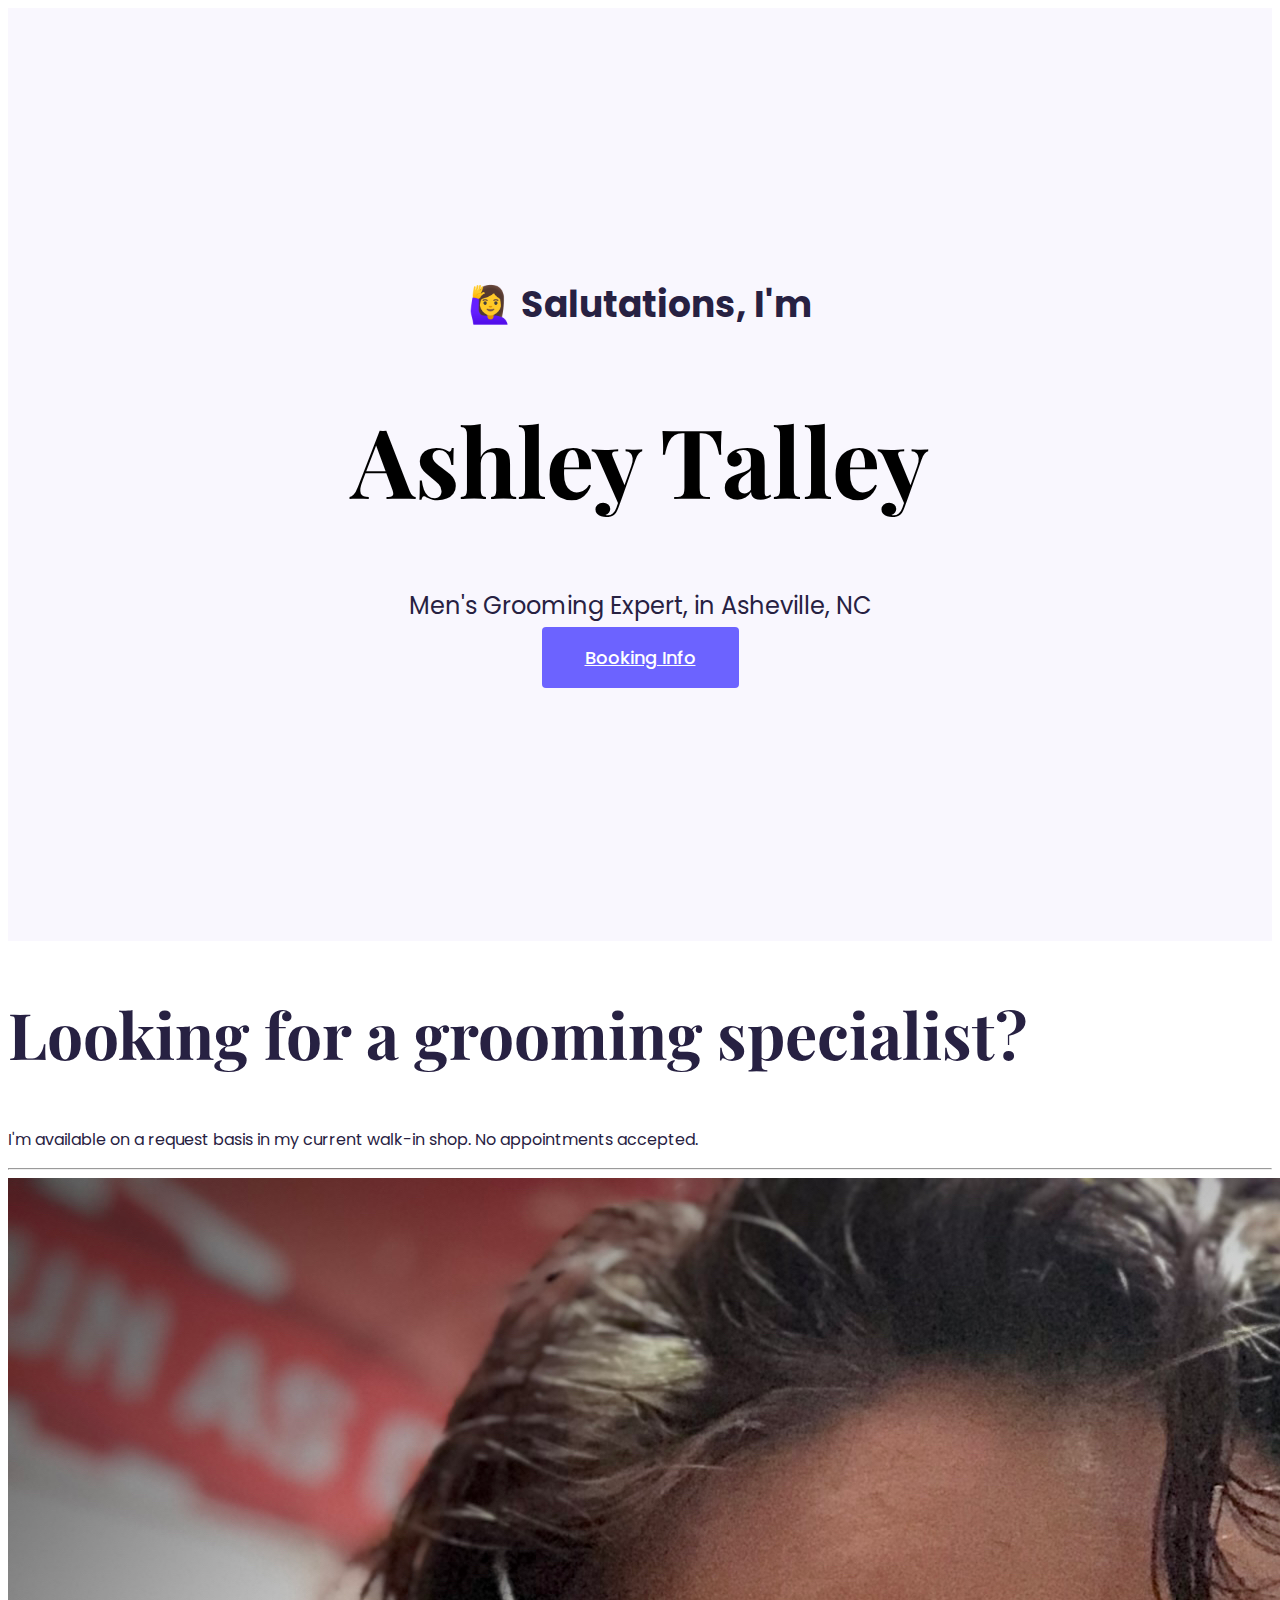
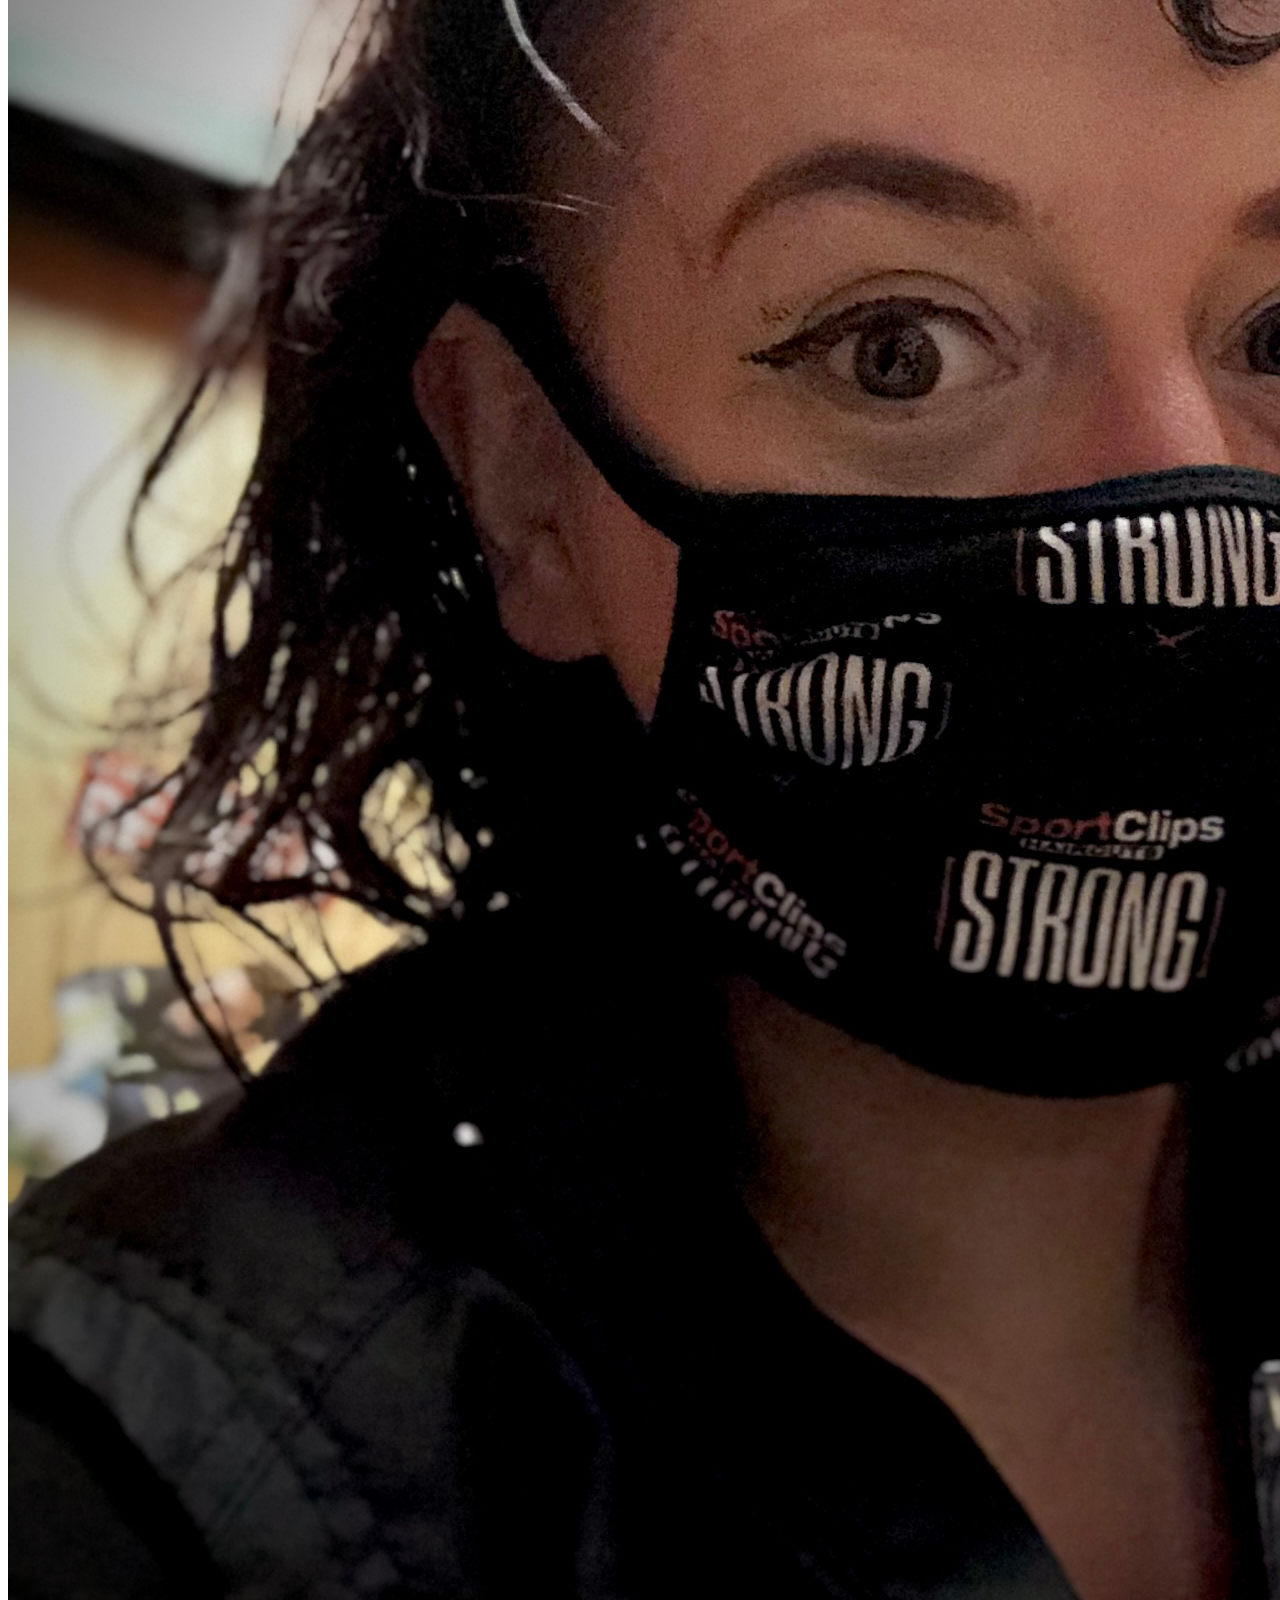
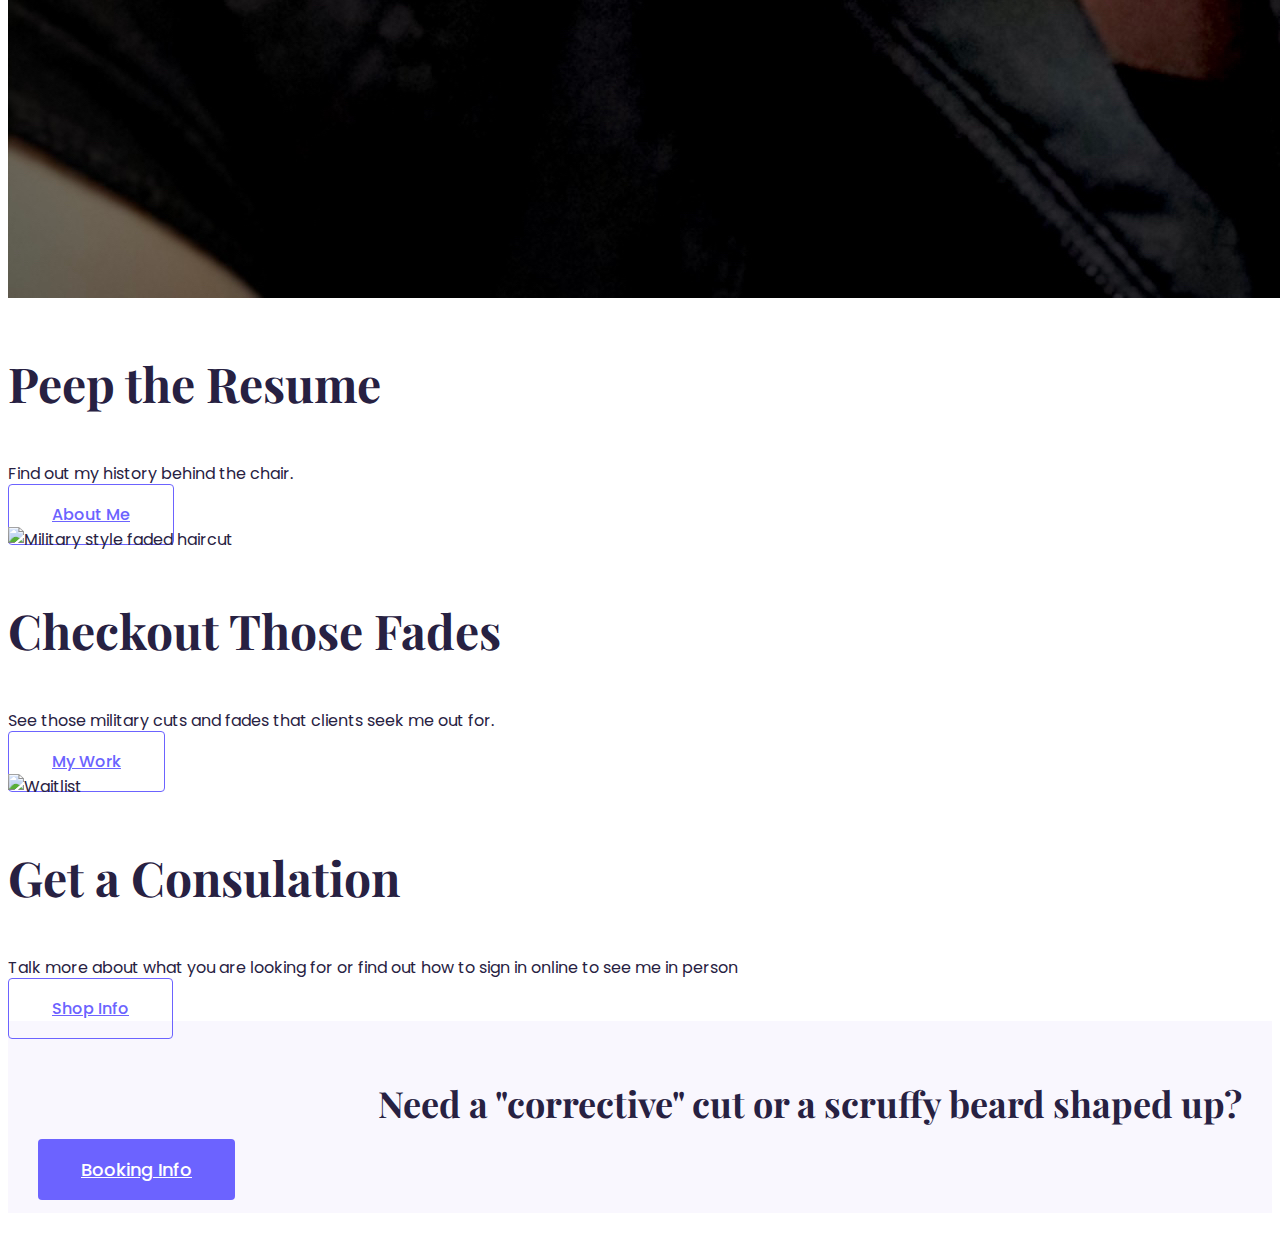
==== index.html @ 6256aef5 "Update index.html" ====
<!DOCTYPE html>
<html lang="en">
  <head>
    <meta charset="UTF-8" />
    <meta http-equiv="X-UA-Compatible" content="IE=edge" />
    <meta name="viewport" content="width=device-width, initial-scale=1.0" />
    <title>Ashley Talley Hair | Grooming Expert</title>
    <link
      href="https://cdn.jsdelivr.net/npm/bootstrap@5.1.3/dist/css/bootstrap.min.css"
      rel="stylesheet"
      integrity="sha384-1BmE4kWBq78iYhFldvKuhfTAU6auU8tT94WrHftjDbrCEXSU1oBoqyl2QvZ6jIW3"
      crossorigin="anonymous"
    />
    <link rel="preconnect" href="https://fonts.googleapis.com" />
    <link rel="preconnect" href="https://fonts.gstatic.com" crossorigin />
    <link
      href="https://fonts.googleapis.com/css2?family=Playfair+Display:wght@700&display=swap"
      rel="stylesheet"
    />
    <link rel="preconnect" href="https://fonts.googleapis.com" />
    <link rel="preconnect" href="https://fonts.gstatic.com" crossorigin />
    <link
      href="https://fonts.googleapis.com/css2?family=Poppins:wght@400;500;700&display=swap"
      rel="stylesheet"
    />
    <script
      src="https://kit.fontawesome.com/64c3786e22.js"
      crossorigin="anonymous"
    ></script>
    <link rel="stylesheet" href="/CSS/styles.css" />
  </head>
  <body>
    <header class="hero">
      <div class="greeting">🙋‍♀️ Salutations, I'm</div>
      <h1 class="text-wrap p-2">Ashley Talley</h1>
      <h2>Men's Grooming Expert, in Asheville, NC</h2>
      <div class="mt-5">
        <a href="/contact.html" class="btn btn-booking">Booking Info</a>
      </div>
    </header>
    <main class="container my-5 px-3">
      <h2 class="text-center my-4">Looking for a grooming specialist?</h2>
      <p class="text-center mb-5">
        I'm available on a request basis in my current walk-in shop. No
        appointments accepted.
      </p>
      <hr />
      <div class="row mt-5">
        <div class="col-sm-4 px-3">
          <img
            src="/Images/tss_class.jpg"
            alt="Ashley with mannequin head"
            class="img-fluid"
          />
          <h3 class="text-center my-4">Peep the Resume</h3>
          <p class="text-center text-muted mb-5">
            Find out my history behind the chair.
          </p>
          <div class="text-center">
            <a href="/about.html" class="btn btn-alt mb-5">About Me</a>
          </div>
        </div>
        <div class="col-sm-4 px-3">
          <img
            src="/Images/fade_homepage.jpg"
            alt="Military style faded haircut"
            class="img-fluid"
          />
          <h3 class="text-center my-4">Checkout Those Fades</h3>
          <p class="text-center text-muted mb-5">
            See those military cuts and fades that clients seek me out for.
          </p>
          <div class="text-center">
            <a href="/work.html" class="btn btn-alt mb-5">My Work</a>
          </div>
        </div>
        <div class="col-sm-4 px-3">
          <img src="/Images/wallboard.jpg" alt="Waitlist" class="img-fluid" />
          <h3 class="text-center my-4">Get a Consulation</h3>
          <p class="text-center text-muted mb-5">
            Talk more about what you are looking for or find out how to sign in
            online to see me in person
          </p>
          <div class="text-center">
            <a href="/contact.html" class="btn btn-alt mb-5">Shop Info</a>
          </div>
        </div>
      </div>
    </main>
    <section class="booking-banner row">
      <div class="col-sm-9">
        <h2 class="text wrap">
          Need a "corrective" cut or a scruffy beard shaped up?
        </h2>
      </div>
      <div class="col-sm-3">
        <a href="/contact.html" class="btn btn-booking">Booking Info</a>
      </div>
    </section>
    <script
      src="https://cdn.jsdelivr.net/npm/bootstrap@5.1.3/dist/js/bootstrap.bundle.min.js"
      integrity="sha384-ka7Sk0Gln4gmtz2MlQnikT1wXgYsOg+OMhuP+IlRH9sENBO0LRn5q+8nbTov4+1p"
      crossorigin="anonymous"
    ></script>
  </body>
</html>
---- CSS/styles.css ----
:root {
  --branding-color: #6c63ff;
  --text-color: #272142;
  --fill-color: #f9f7fe;
  --heading-font: "Playfair Display", serif;
  --content-font: "Poppins", sans-serif;
}

body {
  font-family: var(--content-font);
  font-weight: 400;
  color: var(--text-color);
}

h1,
h2,
h3 {
  font-family: var(--heading-font);
  font-weight: 700;
}
h2 {
  font-size: 64px;
  line-height: 1.25;
}
h3 {
  font-size: 48px;
  line-height: 1.25;
}
p {
  font-size: 16px;
}
.btn-booking {
  font-size: 18px;
  line-height: 1.5;
  color: white;
  background-color: var(--branding-color);
  text-align: center;
  font-weight: 500;
  border-radius: 4px;
  padding: 18px 43px;
}
a.btn-booking:hover {
  font-size: 18;
  line-height: 1.5;
  color: var(--branding-color);
  border: 1px solid var(--branding-color);
  border-radius: 4px;
  text-align: center;
  font-weight: 500;
  padding: 18px 43px;
}
.btn-alt {
  font-size: 18;
  line-height: 1.5;
  color: var(--branding-color);
  border: 1px solid var(--branding-color);
  border-radius: 4px;
  text-align: center;
  font-weight: 500;
  padding: 18px 43px;
}
a.btn-alt:hover {
  font-size: 18px;
  line-height: 1.5;
  color: white;
  background-color: var(--branding-color);
  text-align: center;
  font-weight: 500;
  border-radius: 4px;
  padding: 18px 43px;
}

header.hero {
  background-color: var(--fill-color);
  text-align: center;
  color: var(--text-color);
  padding: 270px 0;
}
div.greeting {
  font-weight: 700;
  font-size: 36px;
  line-height: 1.5;
}
.hero h1 {
  font-size: 96px;
  line-height: 1.33;
  color: black;
}
.hero h2 {
  font-family: var(--content-font);
  font-weight: 400;
  font-size: 24px;
  line-height: 1.5;
}
.booking-banner {
  background-color: var(--fill-color);
  margin-bottom: 40px;
  padding: 30px;
}
.booking-banner h2 {
  font-size: 36px;
  text-align: end;
}

@media (max-width: 992px) {
  h1,
  .hero h1 {
    font-size: 64px;
  }
  h2 {
    font-size: 48px;
  }
  h3 {
    font-size: 36px;
  }
  header.hero {
    padding: 160px 0;
  }
}
@media (max-width: 574px) {
  header.hero {
    padding: 100px 0;
  }
  .booking-banner {
    text-align: center;
  }
  .booking-banner h2 {
    text-align: center;
    margin-bottom: 20px;
  }
}
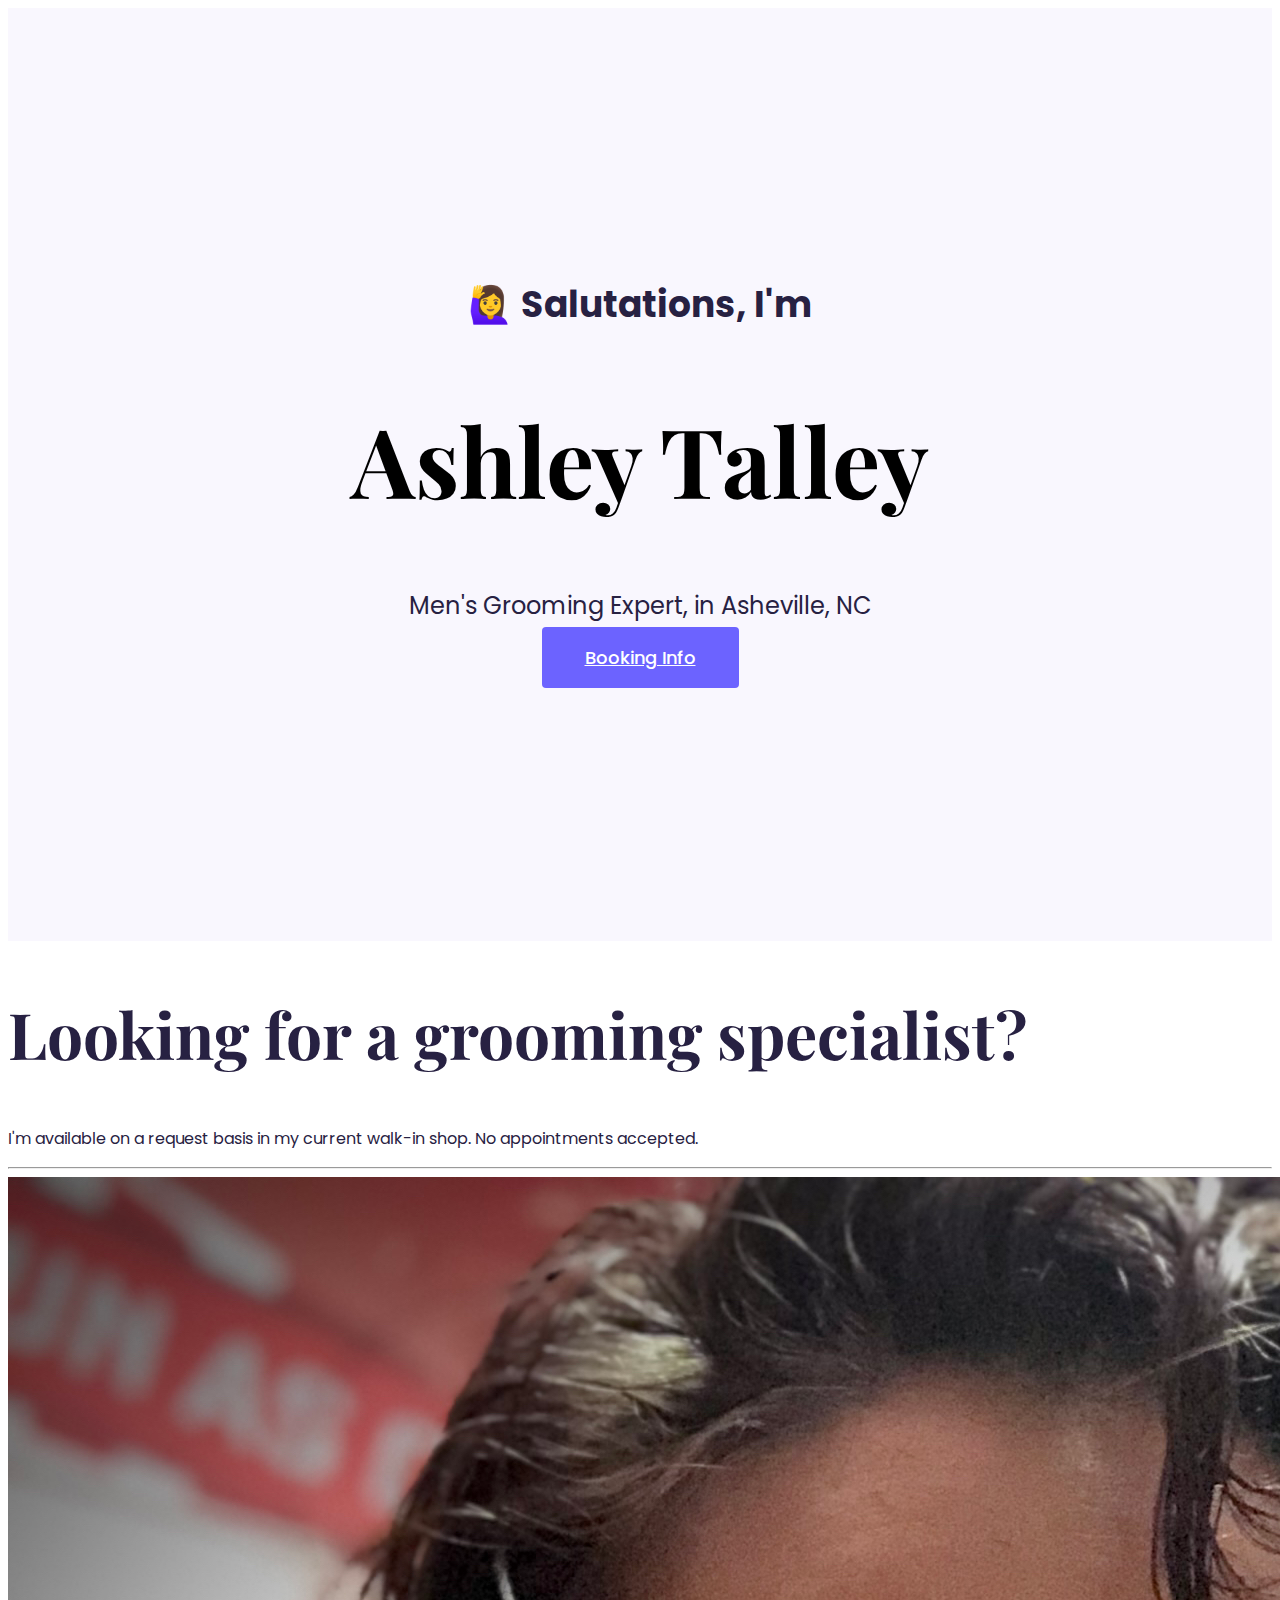
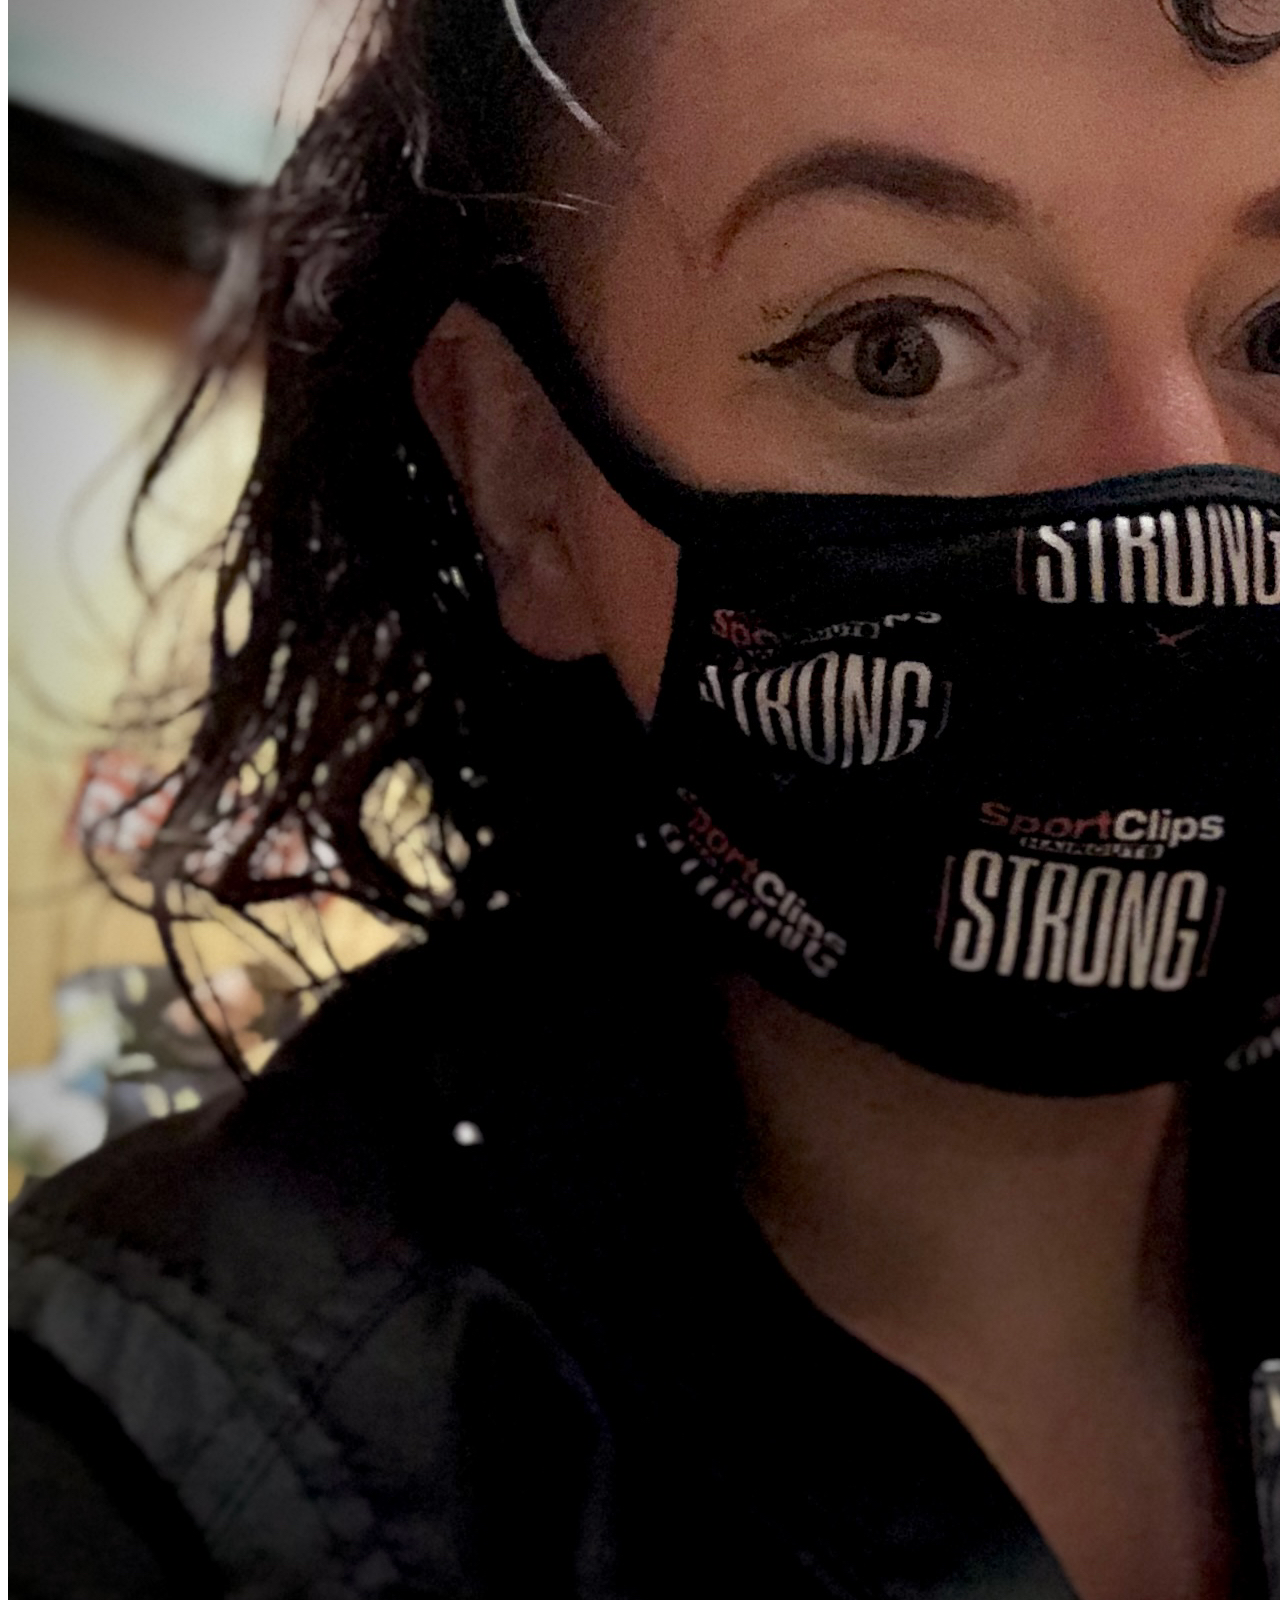
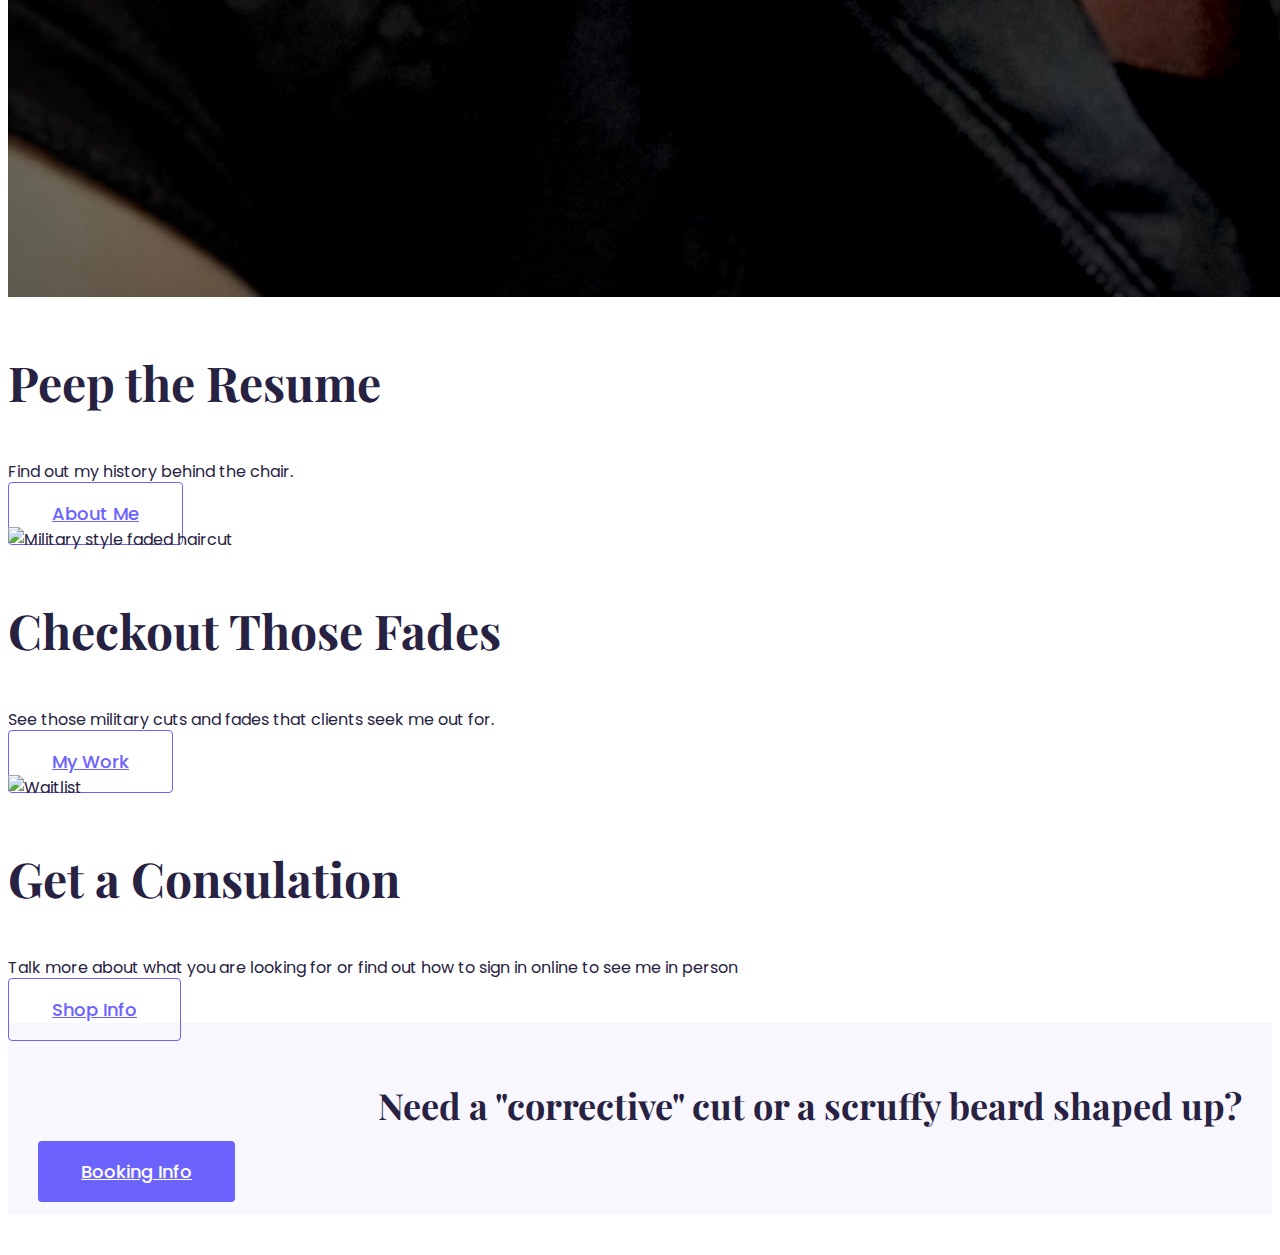
==== commit eafb6526: "Booking link update" ====
--- a/index.html
+++ b/index.html
@@ -35,7 +35,9 @@
       <h1 class="text-wrap p-2">Ashley Talley</h1>
       <h2>Men's Grooming Expert, in Asheville, NC</h2>
       <div class="mt-5">
-        <a href="/contact.html" class="btn btn-booking">Booking Info</a>
+        <a href="/contact.html#booking-info" class="btn btn-booking"
+          >Booking Info</a
+        >
       </div>
     </header>
     <main class="container my-5 px-3">
@@ -94,7 +96,9 @@
         </h2>
       </div>
       <div class="col-sm-3">
-        <a href="/contact.html" class="btn btn-booking">Booking Info</a>
+        <a href="/contact.html#booking-info" class="btn btn-booking"
+          >Booking Info</a
+        >
       </div>
     </section>
     <script
--- a/CSS/styles.css
+++ b/CSS/styles.css
@@ -1,5 +1,6 @@
 :root {
   --branding-color: #6c63ff;
+  --branding-color-hover: #5249f5;
   --text-color: #272142;
   --fill-color: #f9f7fe;
   --heading-font: "Playfair Display", serif;
@@ -14,9 +15,14 @@
 
 h1,
 h2,
-h3 {
+h3,
+h4 {
   font-family: var(--heading-font);
   font-weight: 700;
+}
+h1 {
+  font-size: 64px;
+  line-height: 1.5;
 }
 h2 {
   font-size: 64px;
@@ -28,8 +34,15 @@
 }
 p {
   font-size: 16px;
+  line-height: 1.5;
 }
-.btn-booking {
+a {
+  color: var(--branding-color);
+}
+a:hover {
+  color: var(--branding-color-hover);
+}
+a.btn-booking {
   font-size: 18px;
   line-height: 1.5;
   color: white;
@@ -42,15 +55,16 @@
 a.btn-booking:hover {
   font-size: 18;
   line-height: 1.5;
-  color: var(--branding-color);
+  color: white;
   border: 1px solid var(--branding-color);
+  background-color: var(--branding-color-hover);
   border-radius: 4px;
   text-align: center;
   font-weight: 500;
   padding: 18px 43px;
 }
 .btn-alt {
-  font-size: 18;
+  font-size: 18px;
   line-height: 1.5;
   color: var(--branding-color);
   border: 1px solid var(--branding-color);
@@ -101,7 +115,28 @@
   font-size: 36px;
   text-align: end;
 }
-
+.about-content {
+  padding: 100px 100px 50px 100px;
+}
+.about-title-line {
+  text-align: start;
+  padding: 10px;
+}
+p.about-paragraph {
+  line-height: 32px;
+}
+.about-title-line p {
+  font-size: 18px;
+}
+.large-pic {
+  padding: 60px;
+}
+.background-fill {
+  background-color: var(--fill-color);
+}
+.small-text {
+  font-size: 14px;
+}
 @media (max-width: 992px) {
   h1,
   .hero h1 {
@@ -116,6 +151,9 @@
   header.hero {
     padding: 160px 0;
   }
+  .large-pic {
+    padding: 10px;
+  }
 }
 @media (max-width: 574px) {
   header.hero {
@@ -128,4 +166,19 @@
     text-align: center;
     margin-bottom: 20px;
   }
+  .content h1 {
+    font-size: 48px;
+  }
+  .about-title-line {
+    text-align: center;
+  }
+  .work-button {
+    text-align: center;
+  }
+  .about-content {
+    padding: 50px 50px 15px 50px;
+  }
+  .large-pic {
+    padding: 0;
+  }
 }
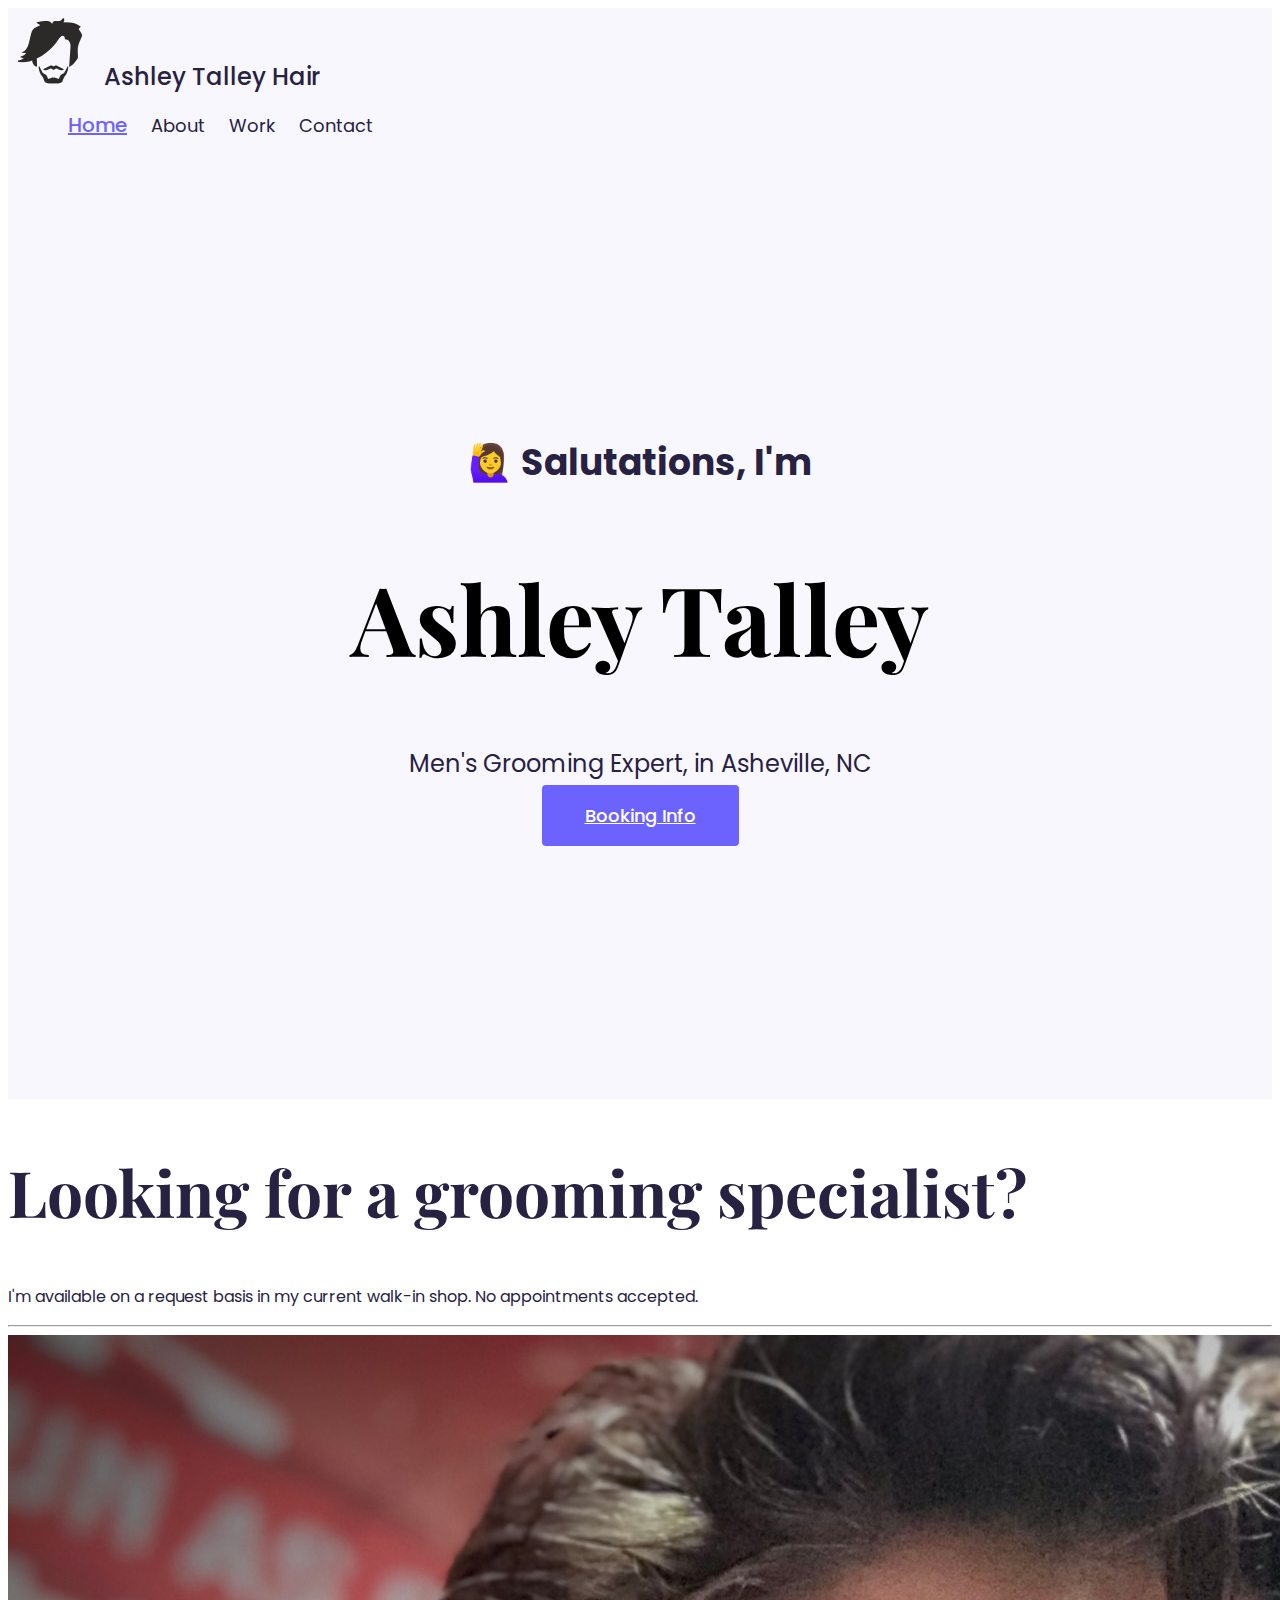
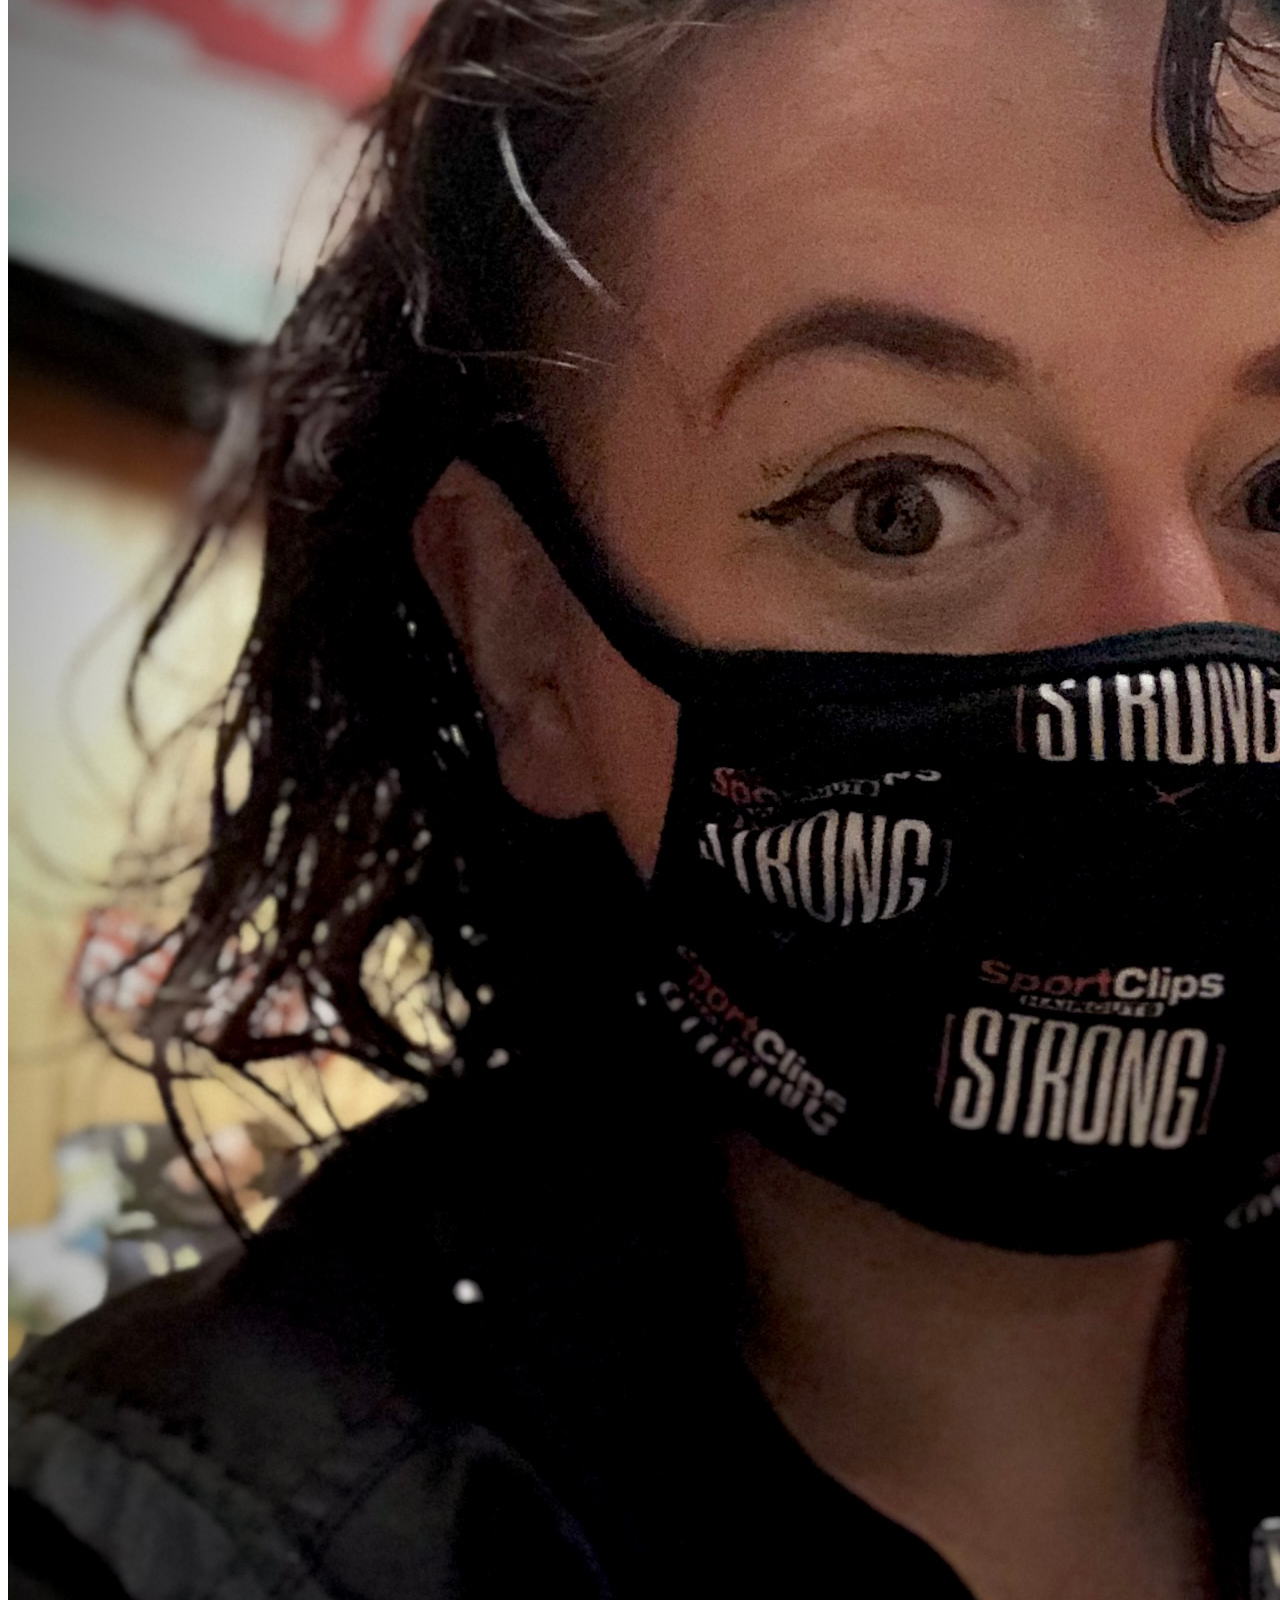
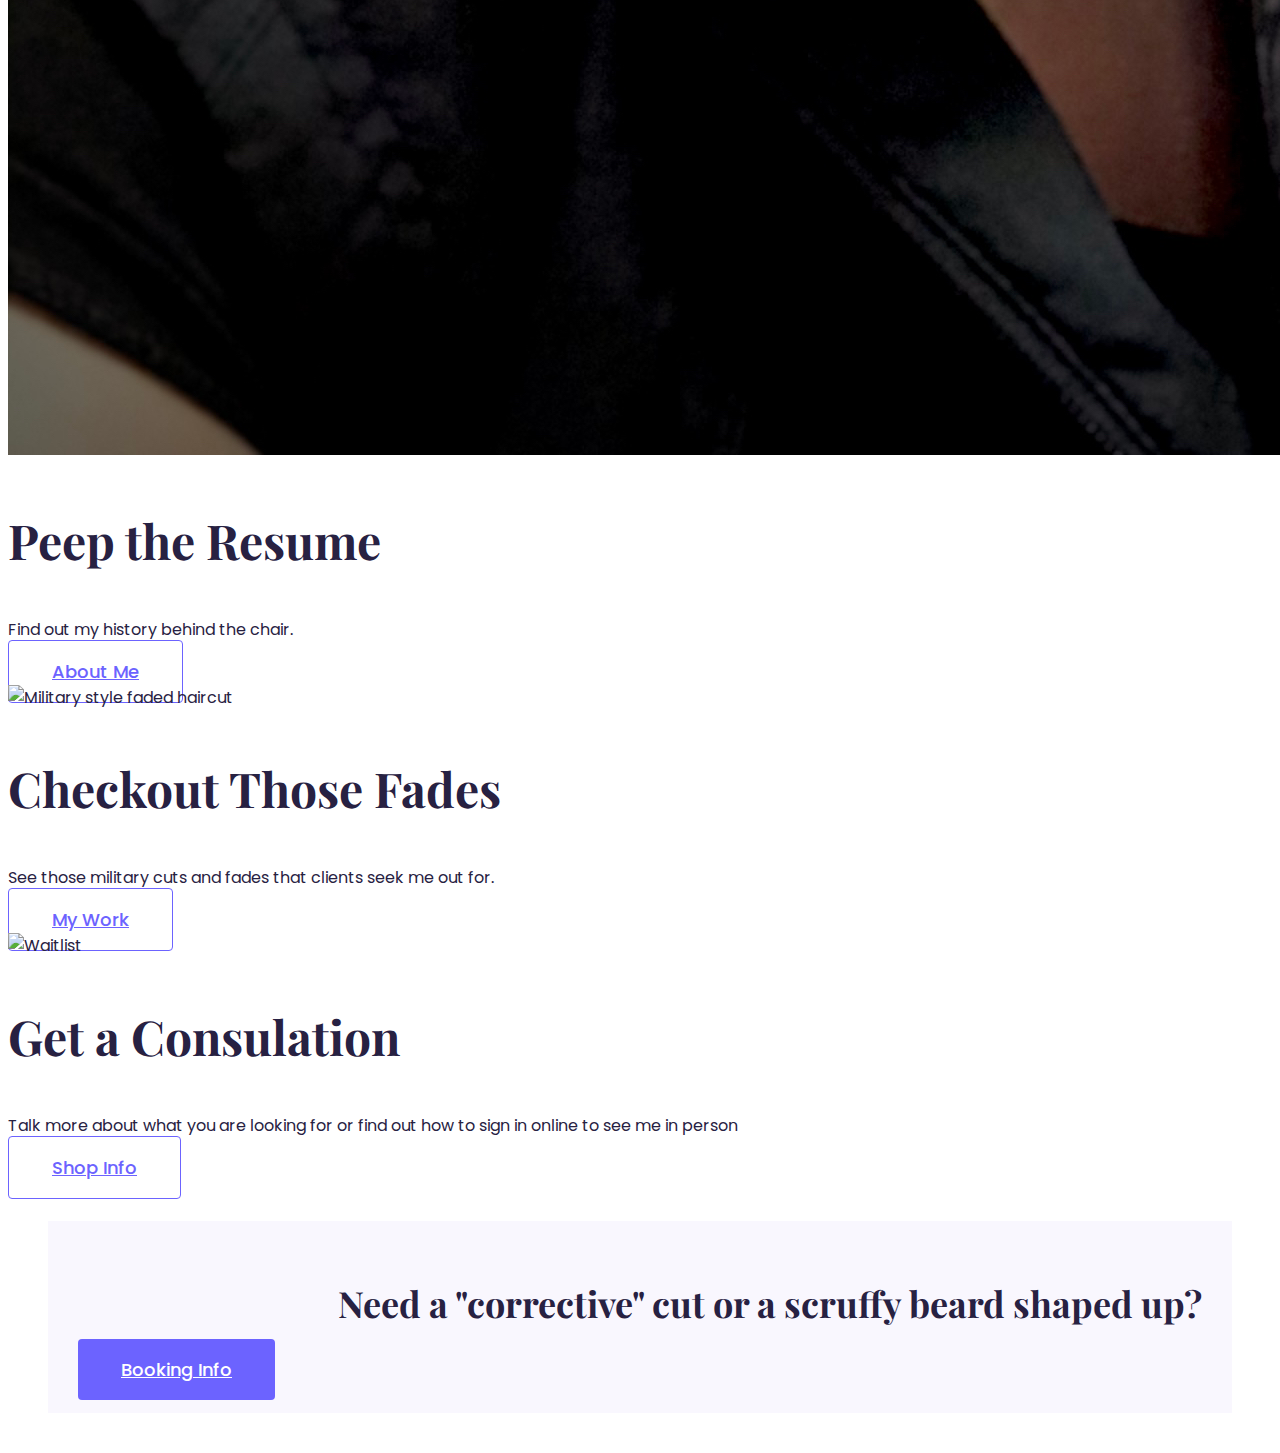
==== commit 8ba94993: "created nav bar feature" ====
--- a/index.html
+++ b/index.html
@@ -30,6 +30,25 @@
     <link rel="stylesheet" href="/CSS/styles.css" />
   </head>
   <body>
+    <nav class="d-flex justify-content-between p-2 align-items-center">
+      <div>
+        <a href="/"
+          ><img
+            src="/Images/icons8-hair-67.png"
+            alt=" men's hair icon"
+            class="nav-img"
+        /></a>
+        <span class="name d-none d-md-inline">Ashley Talley Hair</span>
+      </div>
+      <div>
+        <ul>
+          <li><a href="/" aria-current="page" class="active">Home</a></li>
+          <li><a href="/about.html">About</a></li>
+          <li><a href="/work.html">Work</a></li>
+          <li><a href="/contact.html">Contact</a></li>
+        </ul>
+      </div>
+    </nav>
     <header class="hero">
       <div class="greeting">🙋‍♀️ Salutations, I'm</div>
       <h1 class="text-wrap p-2">Ashley Talley</h1>
--- a/CSS/styles.css
+++ b/CSS/styles.css
@@ -38,6 +38,7 @@
 }
 a {
   color: var(--branding-color);
+  transition: all 150ms ease-in-out;
 }
 a:hover {
   color: var(--branding-color-hover);
@@ -51,6 +52,7 @@
   font-weight: 500;
   border-radius: 4px;
   padding: 18px 43px;
+  transition: all 150ms ease-in-out;
 }
 a.btn-booking:hover {
   font-size: 18;
@@ -72,6 +74,7 @@
   text-align: center;
   font-weight: 500;
   padding: 18px 43px;
+  transition: all 150ms ease-in-out;
 }
 a.btn-alt:hover {
   font-size: 18px;
@@ -108,7 +111,7 @@
 }
 .booking-banner {
   background-color: var(--fill-color);
-  margin-bottom: 40px;
+  margin: 40px;
   padding: 30px;
 }
 .booking-banner h2 {
@@ -155,6 +158,40 @@
     padding: 10px;
   }
 }
+nav {
+  padding: 10px;
+  background-color: var(--fill-color);
+}
+nav li {
+  display: inline;
+  list-style: none;
+  padding: 10px;
+  font-size: 18px;
+}
+nav span.name {
+  font-size: 24px;
+  font-weight: 500;
+  padding-left: 15px;
+}
+nav a {
+  font-weight: 400;
+  text-decoration: none;
+  color: var(--text-color);
+  transition: all 150ms ease-in-out;
+}
+nav a:hover {
+  color: var(--branding-color-hover);
+}
+nav a.active {
+  font-weight: 500;
+  color: var(--branding-color);
+  text-decoration: underline;
+  font-size: 20px;
+}
+.nav-img {
+  max-width: 100%;
+  height: auto;
+}
 @media (max-width: 574px) {
   header.hero {
     padding: 100px 0;
@@ -181,4 +218,13 @@
   .large-pic {
     padding: 0;
   }
-}
+  nav li {
+    font-size: 14px;
+  }
+  nav a.active {
+    font-size: 16px;
+  }
+  .nav-img {
+    max-width: 80%;
+  }
+}
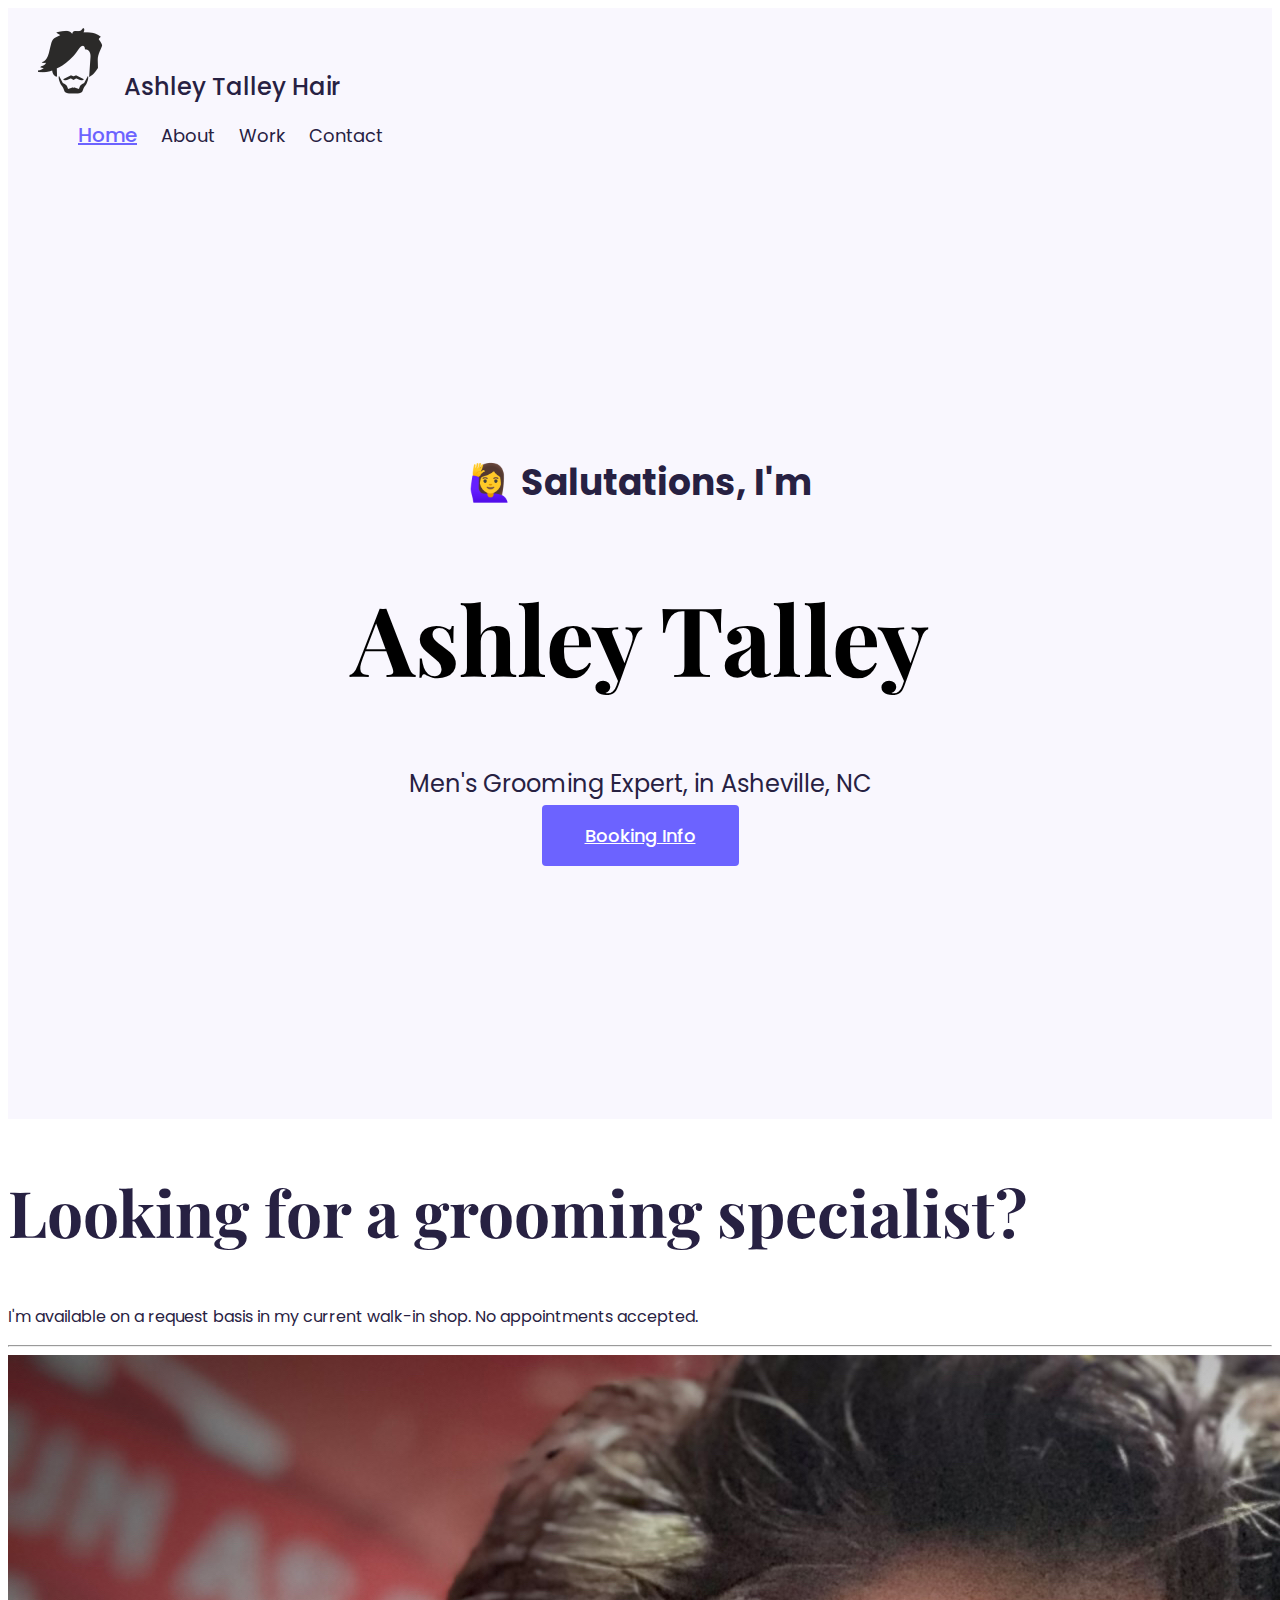
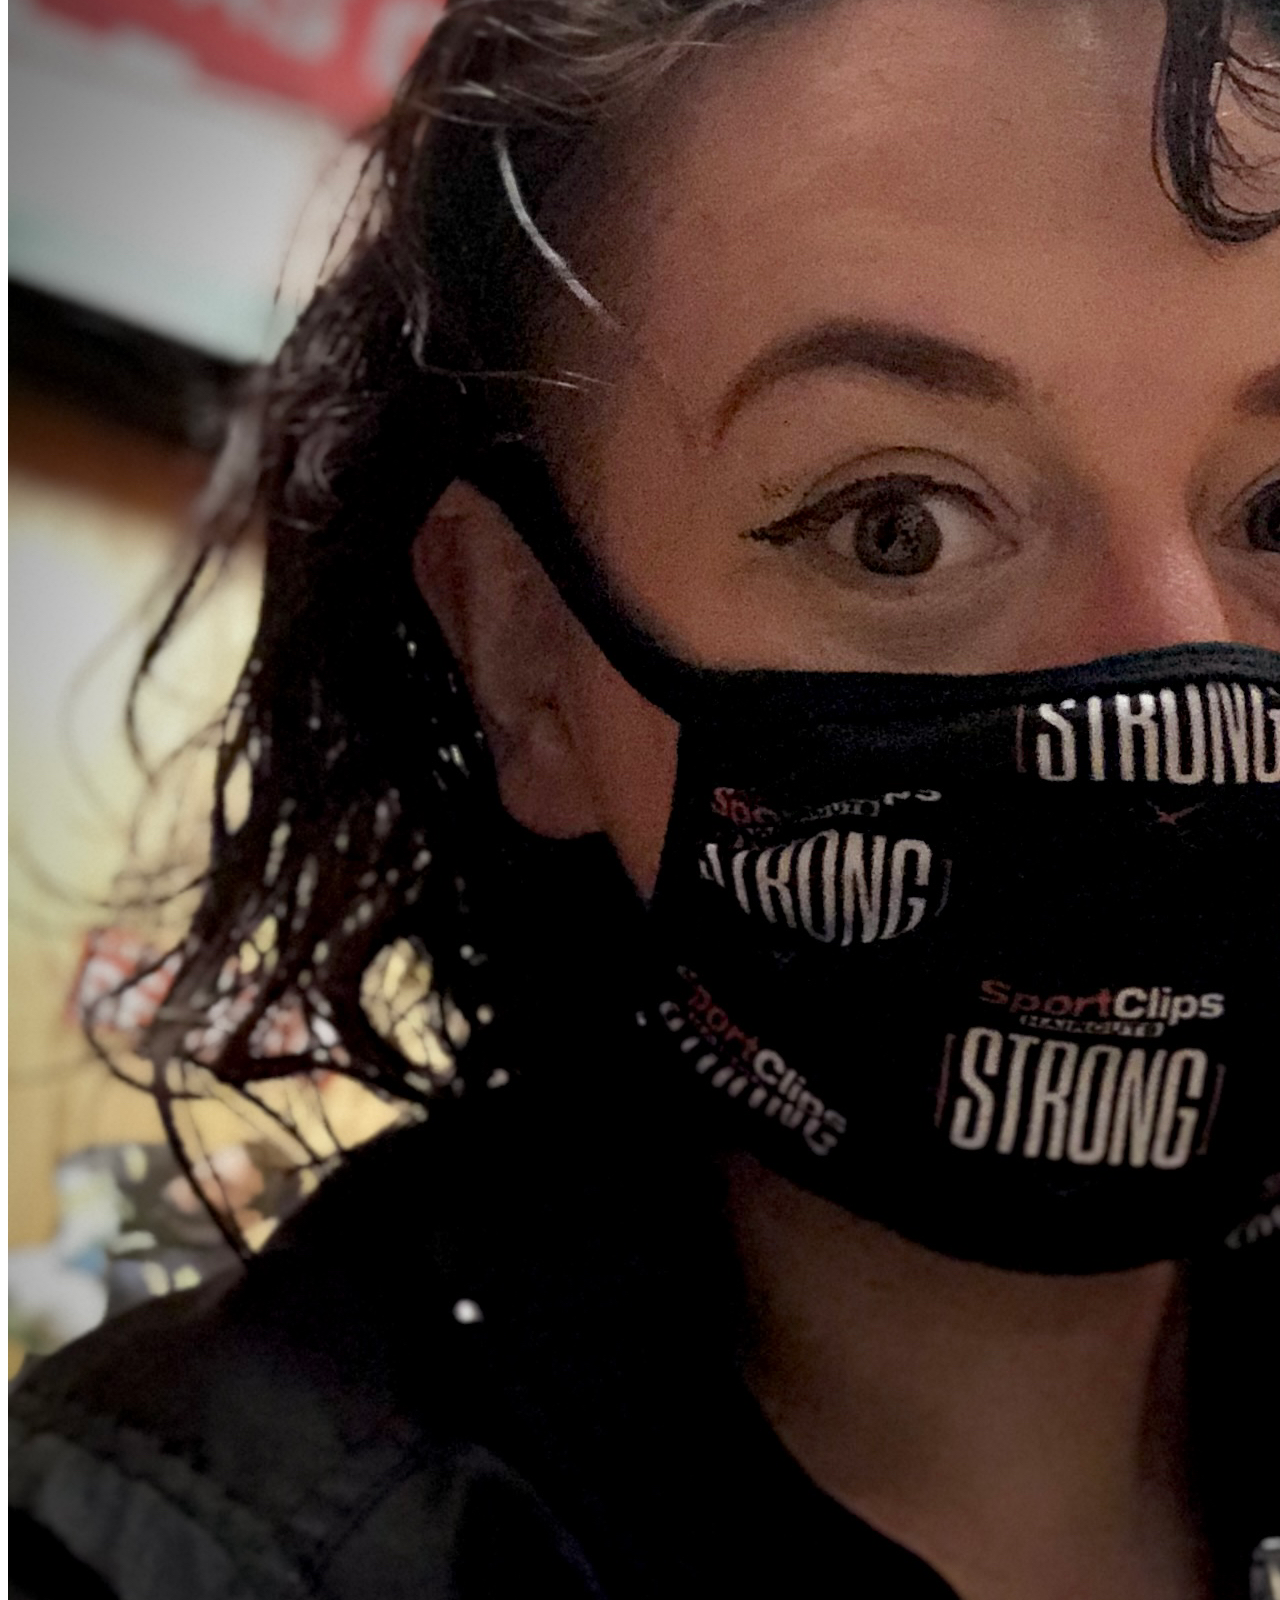
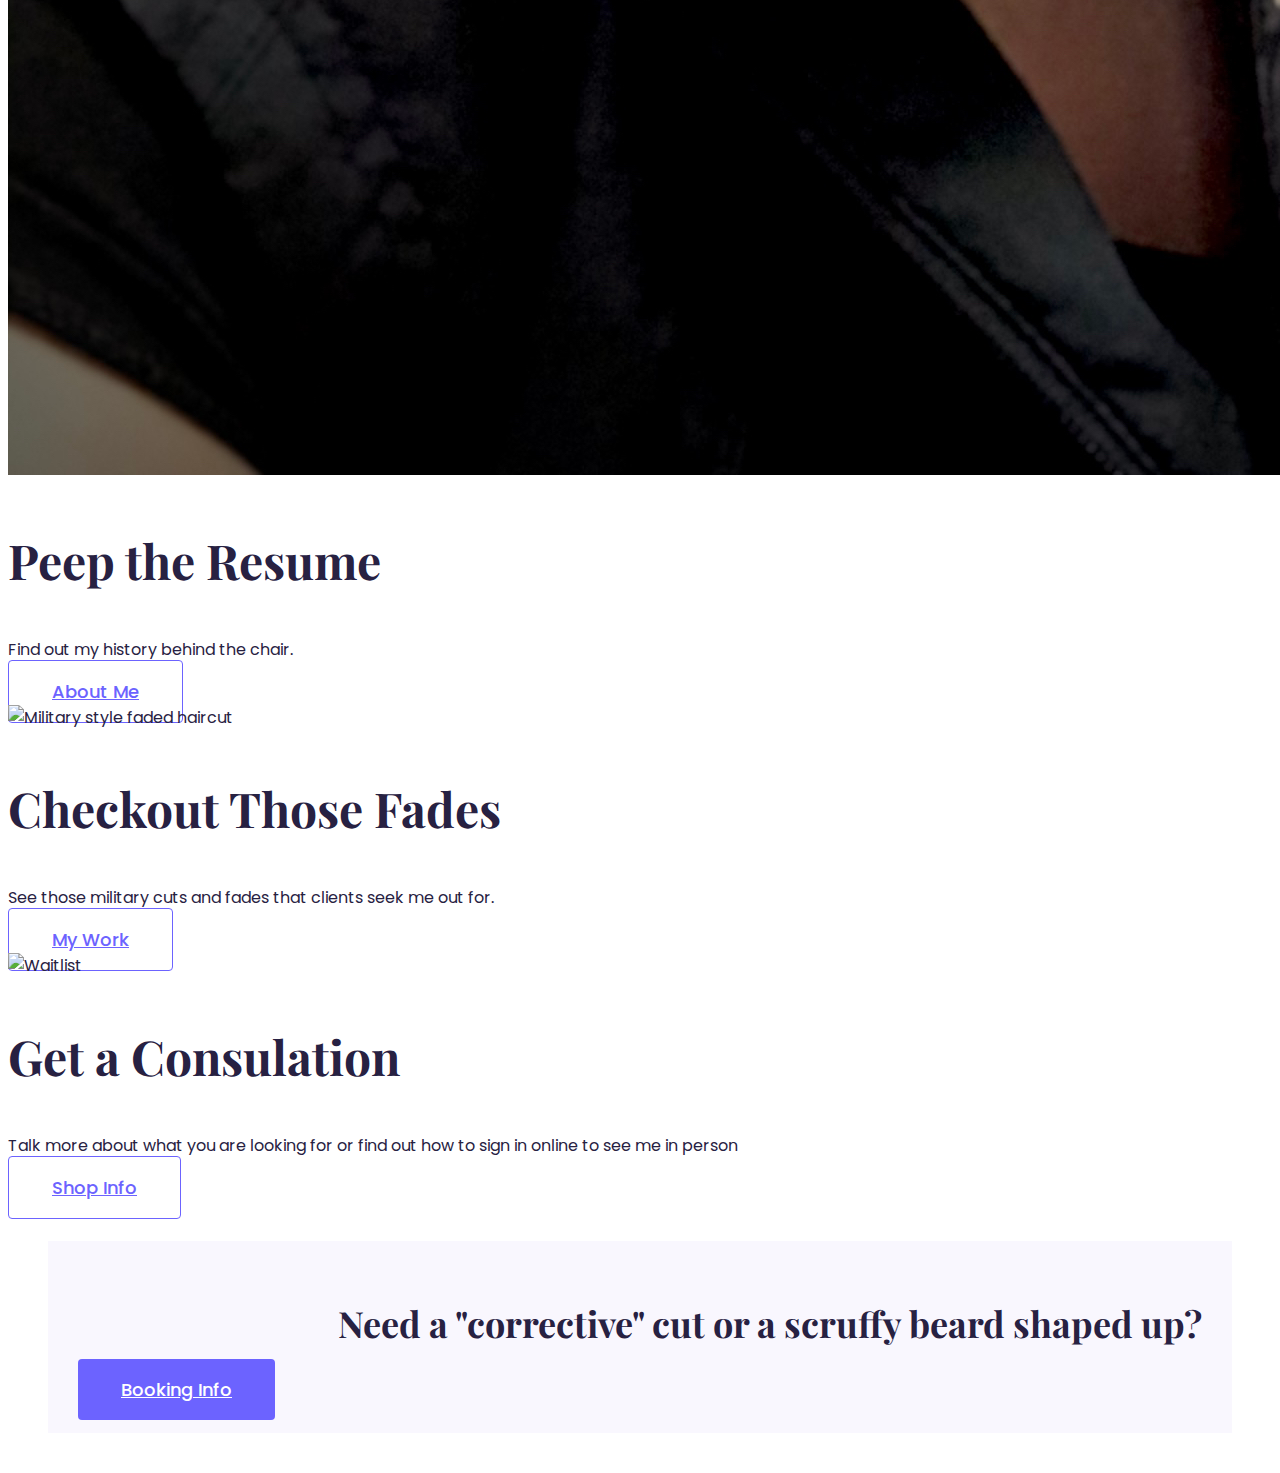
==== commit d947e5fe: "nav bar to all pages" ====
--- a/index.html
+++ b/index.html
@@ -30,7 +30,7 @@
     <link rel="stylesheet" href="/CSS/styles.css" />
   </head>
   <body>
-    <nav class="d-flex justify-content-between p-2 align-items-center">
+    <nav class="d-flex justify-content-between align-items-center">
       <div>
         <a href="/"
           ><img
--- a/CSS/styles.css
+++ b/CSS/styles.css
@@ -159,7 +159,7 @@
   }
 }
 nav {
-  padding: 10px;
+  padding: 20px;
   background-color: var(--fill-color);
 }
 nav li {
@@ -191,6 +191,7 @@
 .nav-img {
   max-width: 100%;
   height: auto;
+  padding-left: 10px;
 }
 @media (max-width: 574px) {
   header.hero {
@@ -218,13 +219,20 @@
   .large-pic {
     padding: 0;
   }
+  nav {
+    padding: 3px;
+  }
   nav li {
-    font-size: 14px;
+    font-size: 12px;
   }
   nav a.active {
-    font-size: 16px;
+    font-size: 13px;
+  }
+  nav span.name {
+    padding: 0;
   }
   .nav-img {
-    max-width: 80%;
-  }
-}
+    max-width: 60%;
+    padding-left: 5px;
+  }
+}
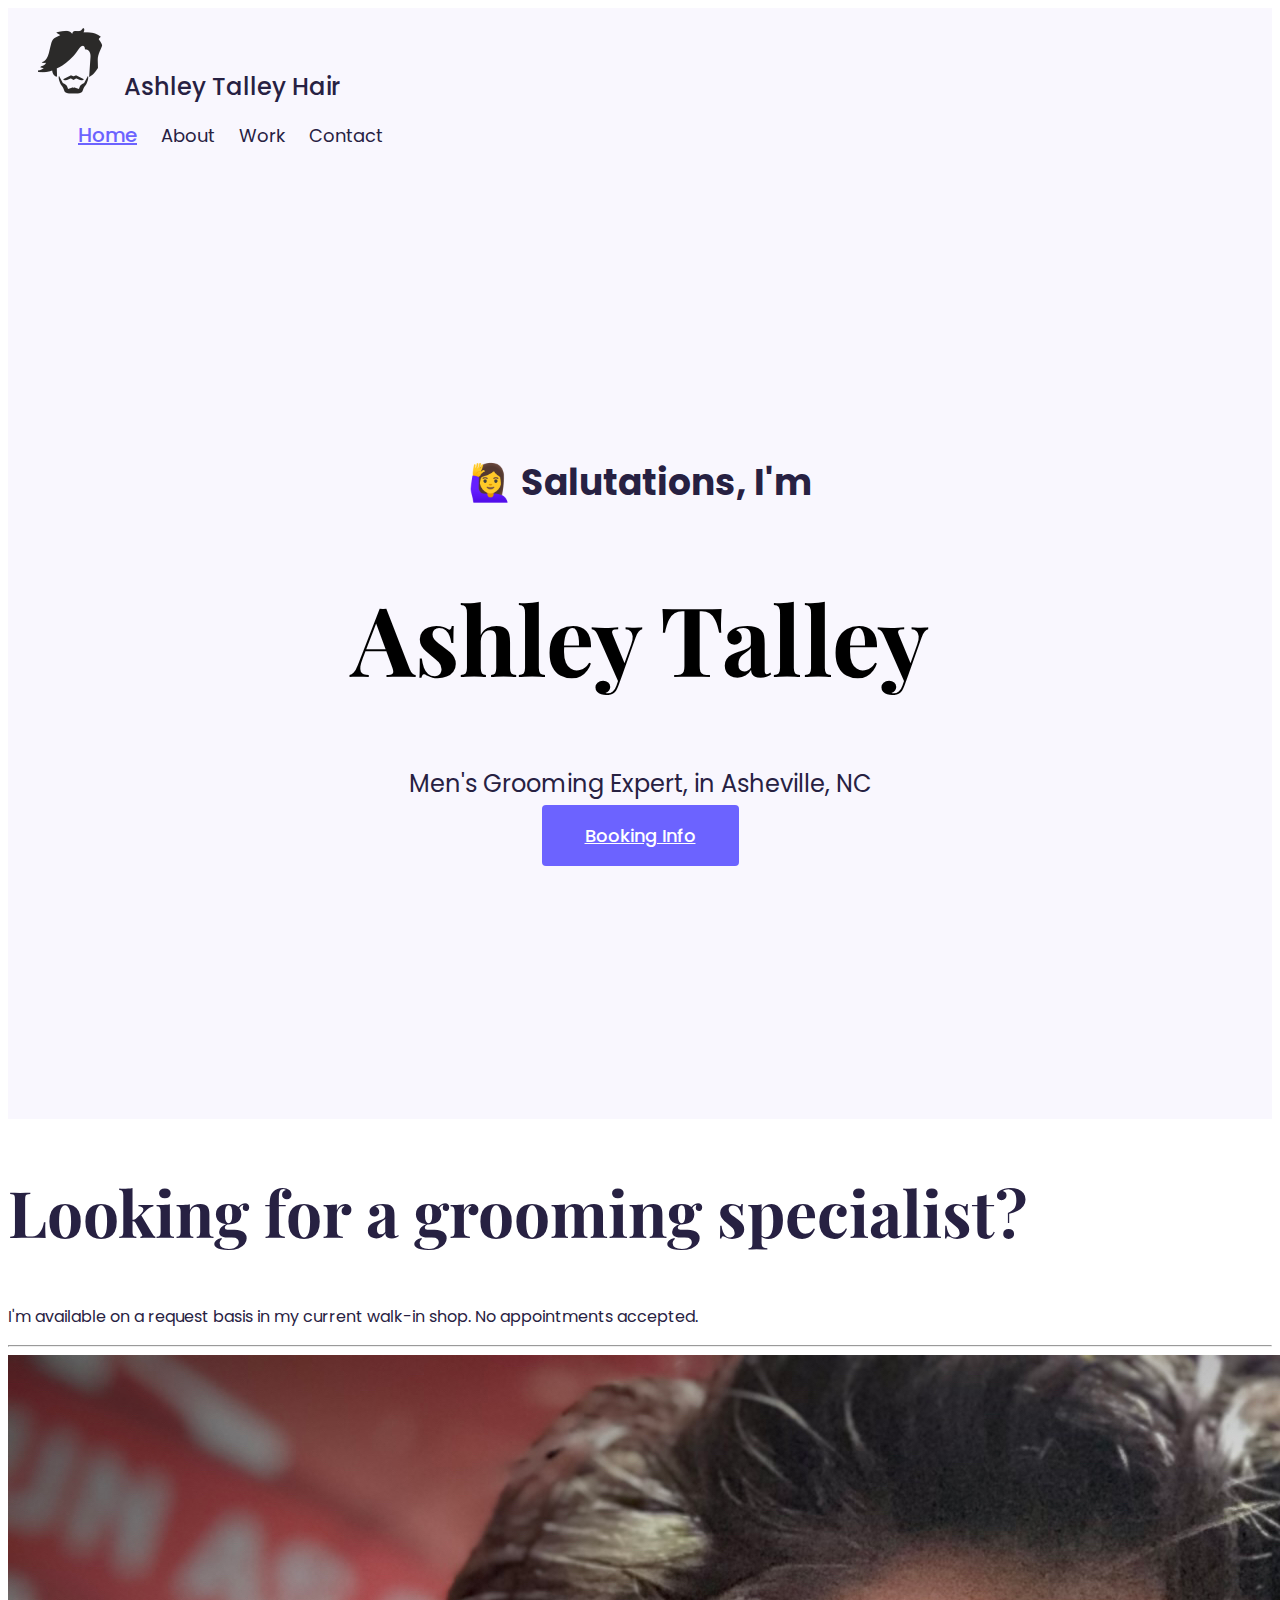
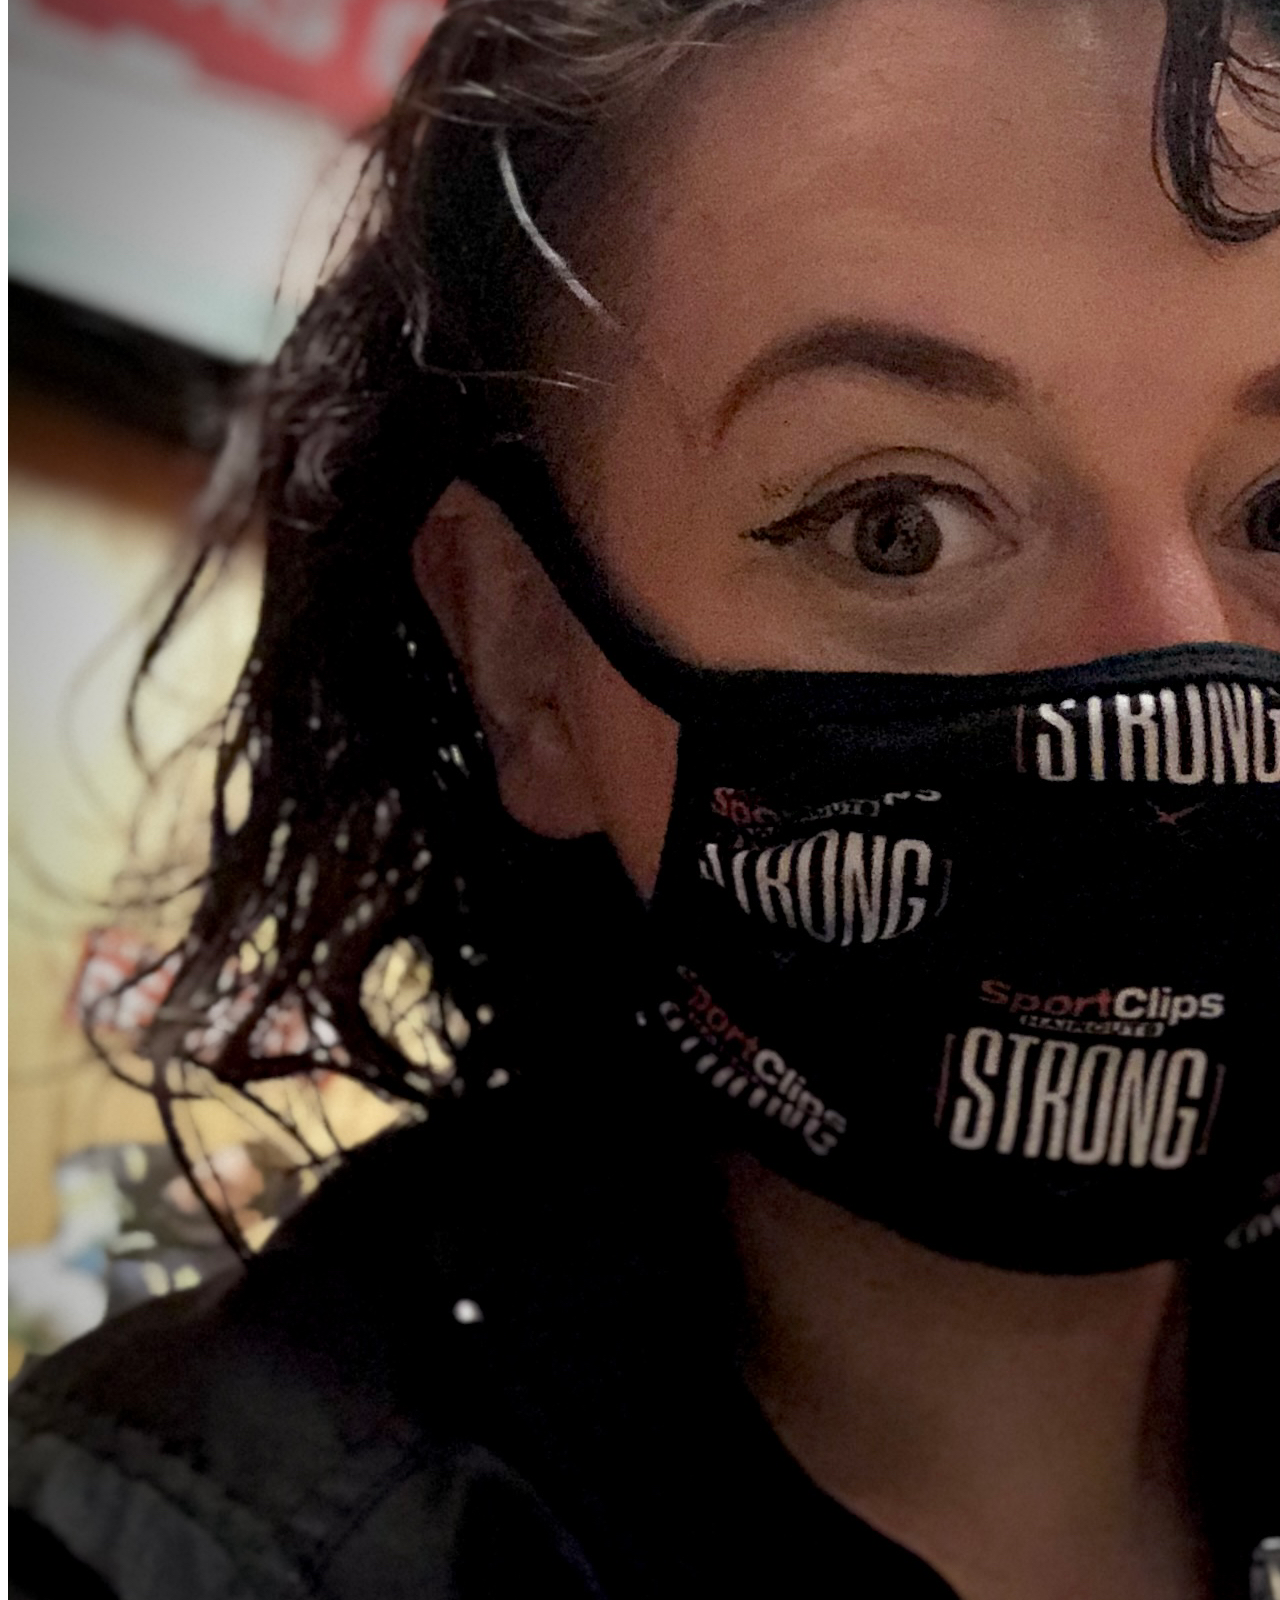
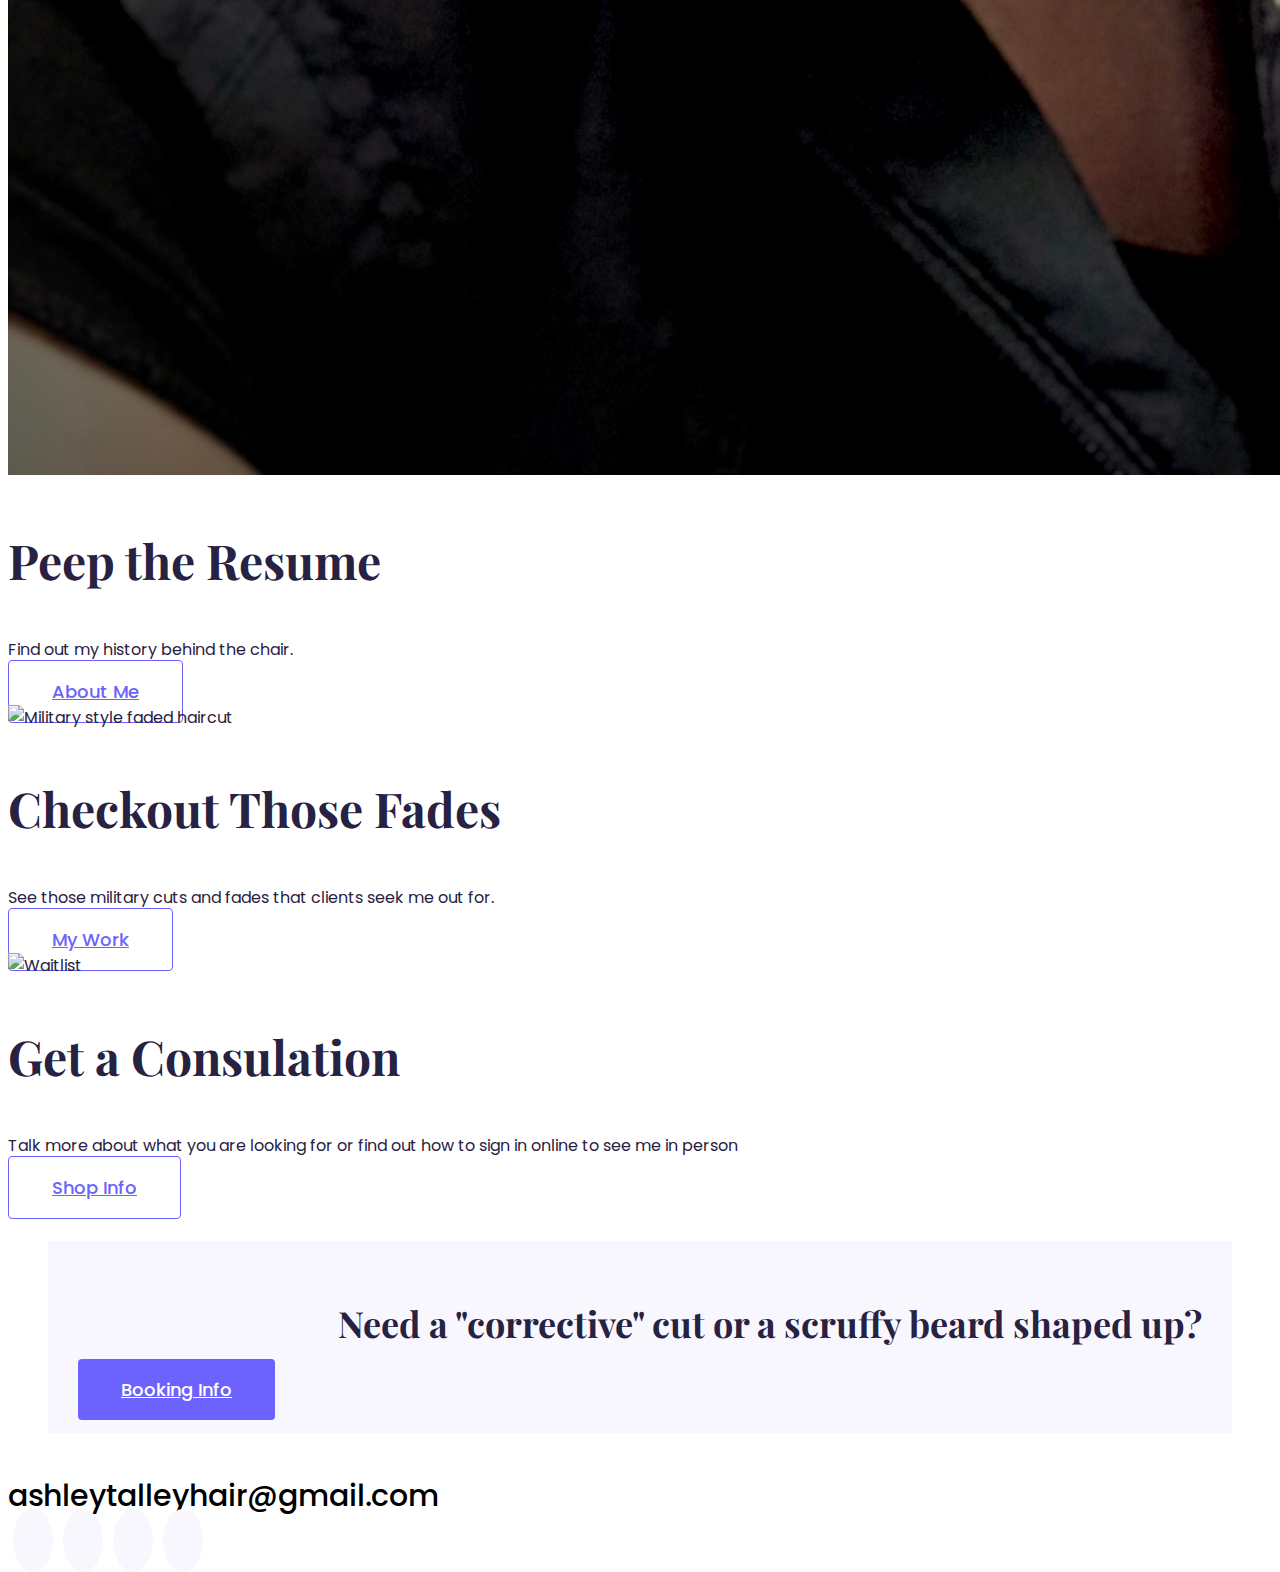
==== commit f54c8fee: "created footer" ====
--- a/index.html
+++ b/index.html
@@ -120,6 +120,43 @@
         >
       </div>
     </section>
+    <footer class="text-center">
+      <div class="mb-4">
+        <a href="mailto:ashleytalleyhair@gmail.com" class="email-link"
+          >ashleytalleyhair@gmail.com</a
+        >
+      </div>
+      <div class="mb-3 mb-md-5">
+        <a
+          href="http://www.facebook.com/ashley.talley.54"
+          class="social-icons"
+          target="_blank"
+          rel="noopener noreferrer"
+          ><i class="fa-brands fa-facebook-f"></i
+        ></a>
+        <a
+          href="http://www.instagram.com/ashleyfades"
+          class="social-icons"
+          target="_blank"
+          rel="noopener noreferrer"
+          ><i class="fa-brands fa-instagram"></i
+        ></a>
+        <a
+          href="http://www.linkedin.com/in/ashley-talley-41271950/"
+          class="social-icons"
+          target="_blank"
+          rel="noopener noreferrer"
+          ><i class="fa-brands fa-linkedin-in"></i
+        ></a>
+        <a
+          href="http://www.github.com/atalley3"
+          class="social-icons"
+          target="_blank"
+          rel="noopener noreferrer"
+          ><i class="fa-brands fa-github"></i
+        ></a>
+      </div>
+    </footer>
     <script
       src="https://cdn.jsdelivr.net/npm/bootstrap@5.1.3/dist/js/bootstrap.bundle.min.js"
       integrity="sha384-ka7Sk0Gln4gmtz2MlQnikT1wXgYsOg+OMhuP+IlRH9sENBO0LRn5q+8nbTov4+1p"
--- a/CSS/styles.css
+++ b/CSS/styles.css
@@ -98,6 +98,31 @@
   font-size: 36px;
   line-height: 1.5;
 }
+footer a.email-link {
+  font-size: 30px;
+  line-height: 1.5;
+  color: black;
+  font-weight: 500;
+  text-decoration: none;
+  transition: all 150ms ease-in-out;
+}
+footer a.email-link:hover {
+  color: var(--branding-color);
+}
+footer a.social-icons {
+  font-size: 30px;
+  font-weight: 400;
+  color: var(--branding-color);
+  background-color: var(--fill-color);
+  border-radius: 50%;
+  transition: all 150ms ease-in-out;
+  margin: 5px;
+  padding: 10px 20px;
+}
+footer a.social-icons:hover {
+  color: white;
+  background: var(--branding-color);
+}
 .hero h1 {
   font-size: 96px;
   line-height: 1.33;
@@ -235,4 +260,11 @@
     max-width: 60%;
     padding-left: 5px;
   }
-}
+  footer a.email-link {
+    font-size: 22px;
+  }
+  footer a.social-icons {
+    font-size: 18px;
+    padding: 10px 14px;
+  }
+}
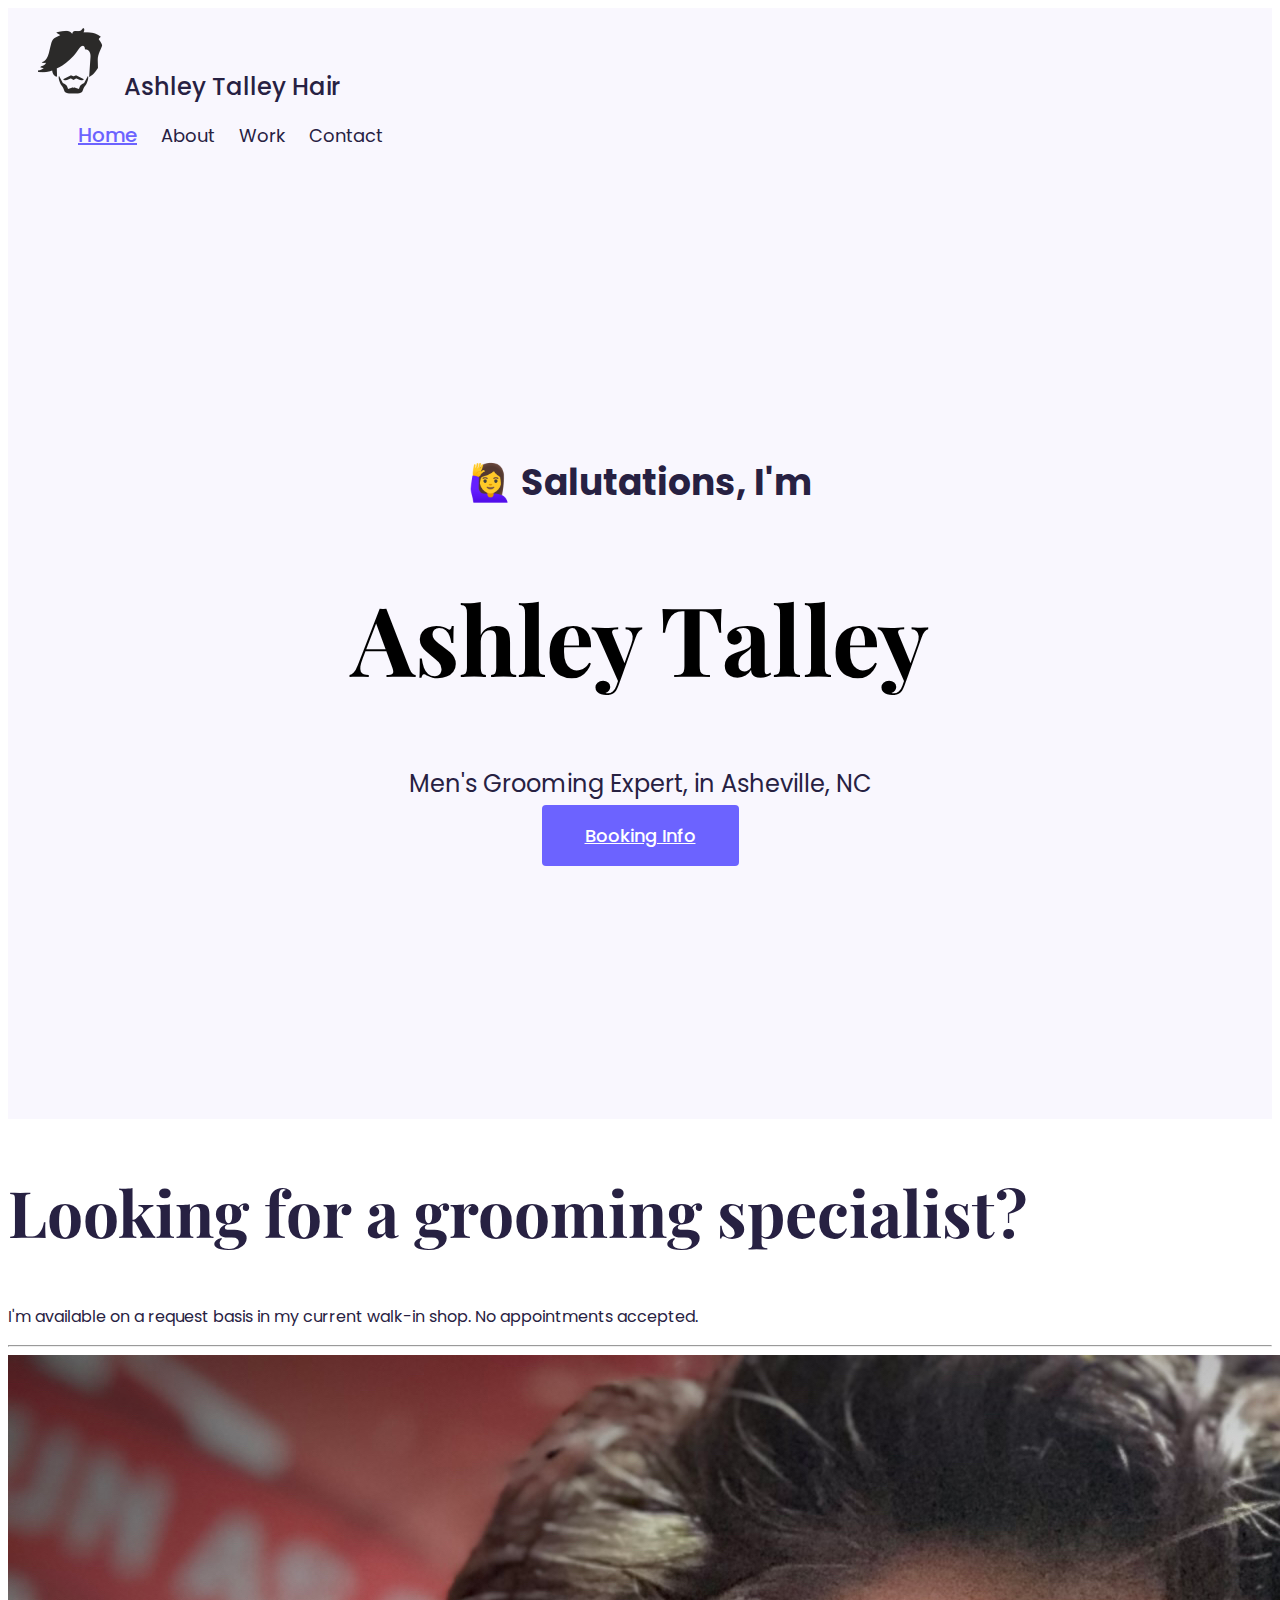
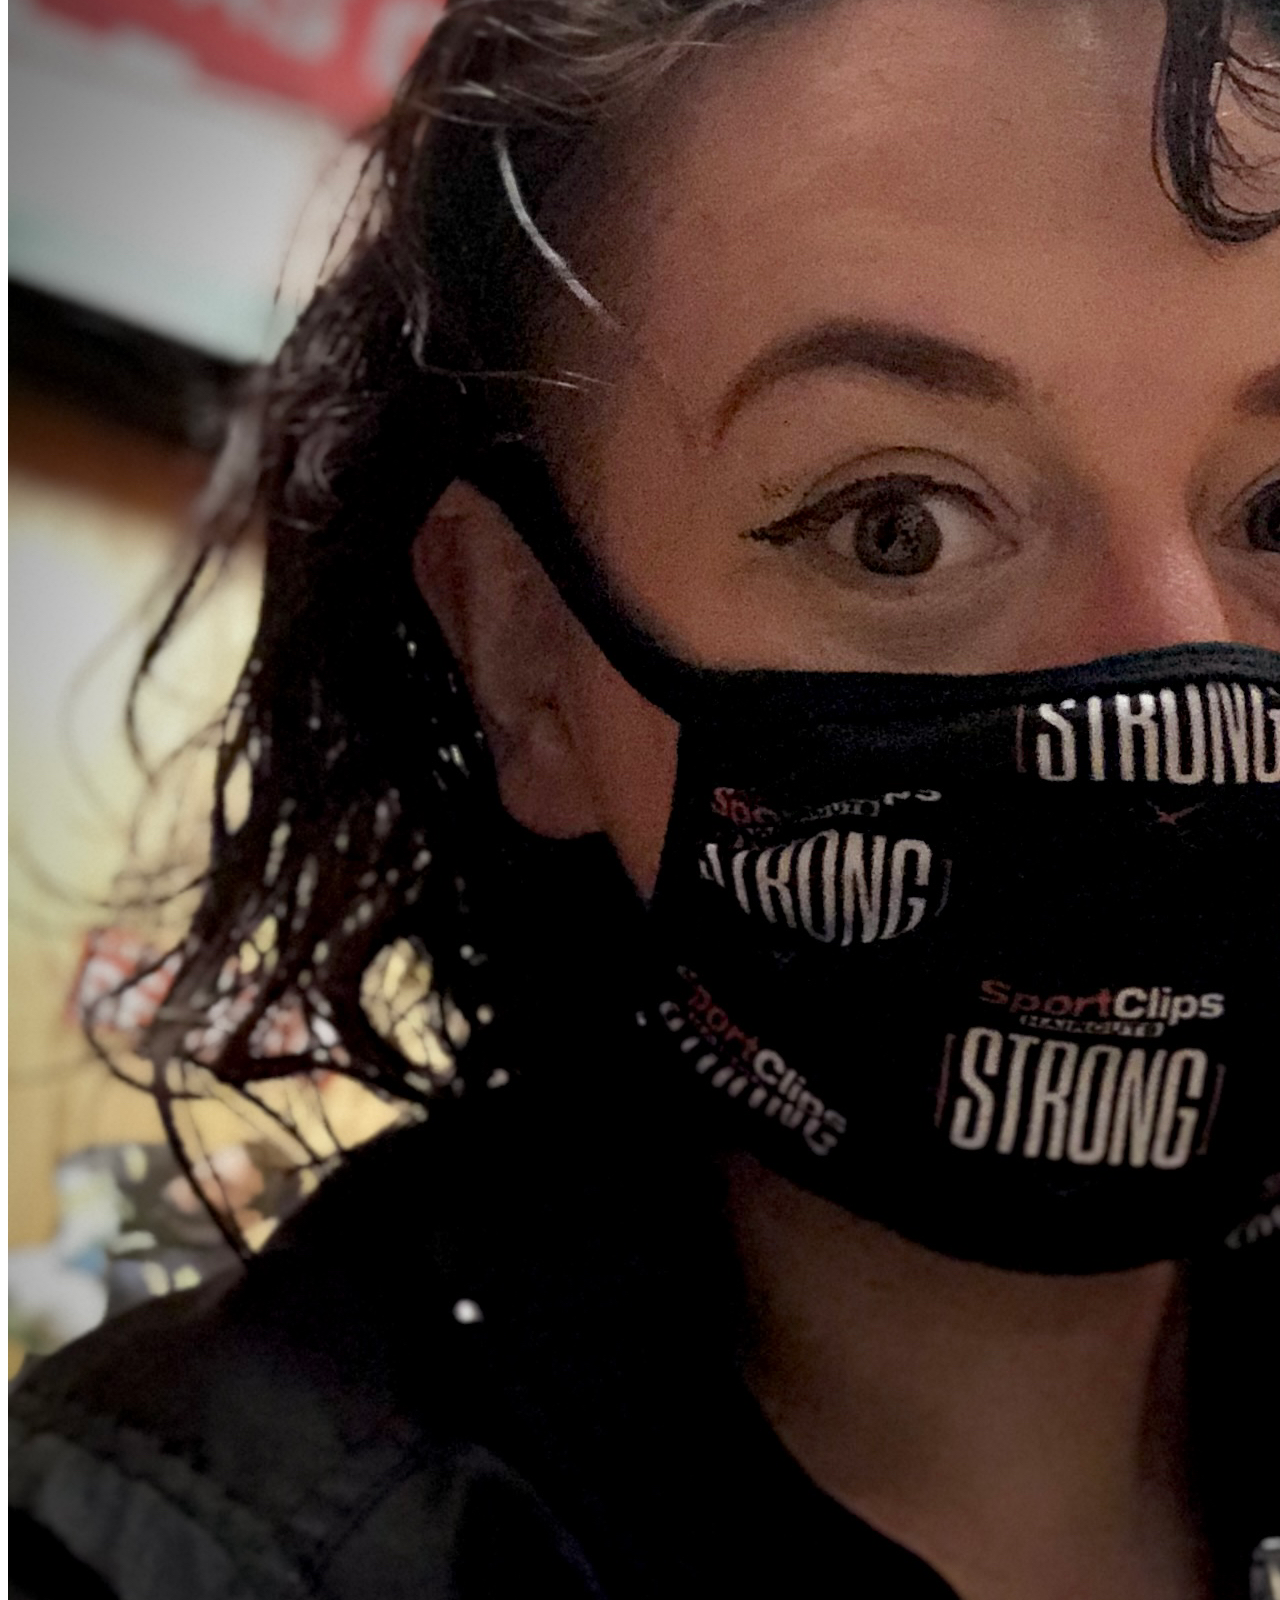
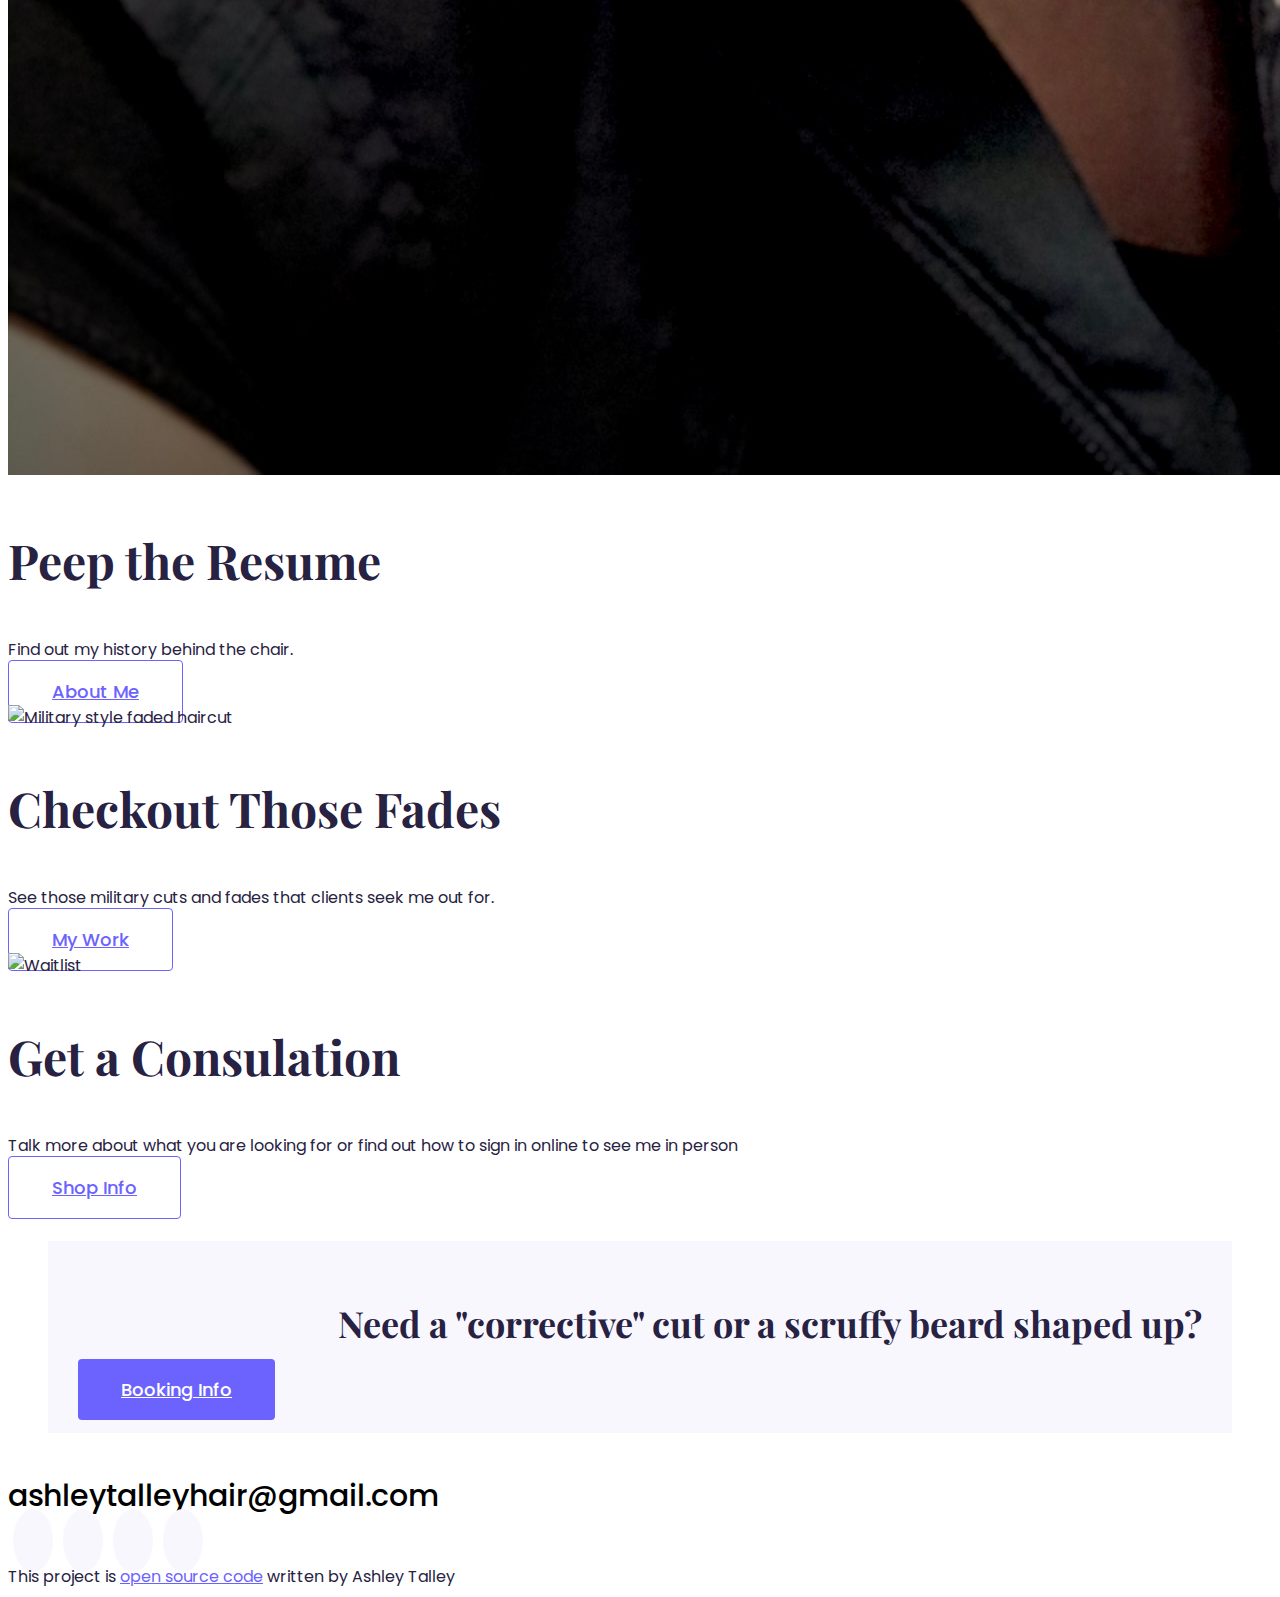
==== commit f25c49c3: "Footer" ====
--- a/index.html
+++ b/index.html
@@ -132,6 +132,7 @@
           class="social-icons"
           target="_blank"
           rel="noopener noreferrer"
+          title="Facebook page"
           ><i class="fa-brands fa-facebook-f"></i
         ></a>
         <a
@@ -139,6 +140,7 @@
           class="social-icons"
           target="_blank"
           rel="noopener noreferrer"
+          title="Instagram Profile"
           ><i class="fa-brands fa-instagram"></i
         ></a>
         <a
@@ -146,15 +148,28 @@
           class="social-icons"
           target="_blank"
           rel="noopener noreferrer"
+          title="Linkedin profile"
           ><i class="fa-brands fa-linkedin-in"></i
         ></a>
         <a
           href="http://www.github.com/atalley3"
+          title="GitHub profile"
           class="social-icons"
           target="_blank"
           rel="noopener noreferrer"
           ><i class="fa-brands fa-github"></i
         ></a>
+      </div>
+      <div class="my-4 px-2">
+        This project is
+        <a
+          href="http://github.com/atalley3/portfolio-project"
+          target="_blank"
+          rel="noopener noreferrer"
+          title="Portfolio Project Code"
+          >open source code</a
+        >
+        written by Ashley Talley
       </div>
     </footer>
     <script
--- a/CSS/styles.css
+++ b/CSS/styles.css
@@ -12,7 +12,44 @@
   font-weight: 400;
   color: var(--text-color);
 }
-
+/* navigation CSS */
+nav {
+  padding: 20px;
+  background-color: var(--fill-color);
+}
+nav li {
+  display: inline;
+  list-style: none;
+  padding: 10px;
+  font-size: 18px;
+}
+nav span.name {
+  font-size: 24px;
+  font-weight: 500;
+  padding-left: 15px;
+}
+nav a {
+  font-weight: 400;
+  text-decoration: none;
+  color: var(--text-color);
+  transition: all 150ms ease-in-out;
+}
+nav a:hover {
+  color: var(--branding-color-hover);
+}
+nav a.active {
+  font-weight: 500;
+  color: var(--branding-color);
+  text-decoration: underline;
+  font-size: 20px;
+}
+.nav-img {
+  max-width: 100%;
+  height: auto;
+  padding-left: 10px;
+}
+
+/* universal tags*/
 h1,
 h2,
 h3,
@@ -43,6 +80,8 @@
 a:hover {
   color: var(--branding-color-hover);
 }
+
+/*Special buttons*/
 a.btn-booking {
   font-size: 18px;
   line-height: 1.5;
@@ -87,6 +126,7 @@
   padding: 18px 43px;
 }
 
+/* hero */
 header.hero {
   background-color: var(--fill-color);
   text-align: center;
@@ -97,31 +137,6 @@
   font-weight: 700;
   font-size: 36px;
   line-height: 1.5;
-}
-footer a.email-link {
-  font-size: 30px;
-  line-height: 1.5;
-  color: black;
-  font-weight: 500;
-  text-decoration: none;
-  transition: all 150ms ease-in-out;
-}
-footer a.email-link:hover {
-  color: var(--branding-color);
-}
-footer a.social-icons {
-  font-size: 30px;
-  font-weight: 400;
-  color: var(--branding-color);
-  background-color: var(--fill-color);
-  border-radius: 50%;
-  transition: all 150ms ease-in-out;
-  margin: 5px;
-  padding: 10px 20px;
-}
-footer a.social-icons:hover {
-  color: white;
-  background: var(--branding-color);
 }
 .hero h1 {
   font-size: 96px;
@@ -134,6 +149,35 @@
   font-size: 24px;
   line-height: 1.5;
 }
+
+/*footer*/
+footer a.email-link {
+  font-size: 30px;
+  line-height: 1.5;
+  color: black;
+  font-weight: 500;
+  text-decoration: none;
+  transition: all 150ms ease-in-out;
+}
+footer a.email-link:hover {
+  color: var(--branding-color);
+}
+footer a.social-icons {
+  font-size: 30px;
+  font-weight: 400;
+  color: var(--branding-color);
+  background-color: var(--fill-color);
+  border-radius: 50%;
+  transition: all 150ms ease-in-out;
+  margin: 5px;
+  padding: 10px 20px;
+}
+footer a.social-icons:hover {
+  color: white;
+  background: var(--branding-color);
+}
+
+/*booking section*/
 .booking-banner {
   background-color: var(--fill-color);
   margin: 40px;
@@ -143,6 +187,8 @@
   font-size: 36px;
   text-align: end;
 }
+
+/*about page specific*/
 .about-content {
   padding: 100px 100px 50px 100px;
 }
@@ -156,6 +202,8 @@
 .about-title-line p {
   font-size: 18px;
 }
+
+/*utility classes*/
 .large-pic {
   padding: 60px;
 }
@@ -165,6 +213,8 @@
 .small-text {
   font-size: 14px;
 }
+
+/* media query for tablets and smaller*/
 @media (max-width: 992px) {
   h1,
   .hero h1 {
@@ -179,45 +229,15 @@
   header.hero {
     padding: 160px 0;
   }
+  footer a.email-link {
+    font-size: 26px;
+  }
   .large-pic {
     padding: 10px;
   }
 }
-nav {
-  padding: 20px;
-  background-color: var(--fill-color);
-}
-nav li {
-  display: inline;
-  list-style: none;
-  padding: 10px;
-  font-size: 18px;
-}
-nav span.name {
-  font-size: 24px;
-  font-weight: 500;
-  padding-left: 15px;
-}
-nav a {
-  font-weight: 400;
-  text-decoration: none;
-  color: var(--text-color);
-  transition: all 150ms ease-in-out;
-}
-nav a:hover {
-  color: var(--branding-color-hover);
-}
-nav a.active {
-  font-weight: 500;
-  color: var(--branding-color);
-  text-decoration: underline;
-  font-size: 20px;
-}
-.nav-img {
-  max-width: 100%;
-  height: auto;
-  padding-left: 10px;
-}
+
+/* media query for phones*/
 @media (max-width: 574px) {
   header.hero {
     padding: 100px 0;
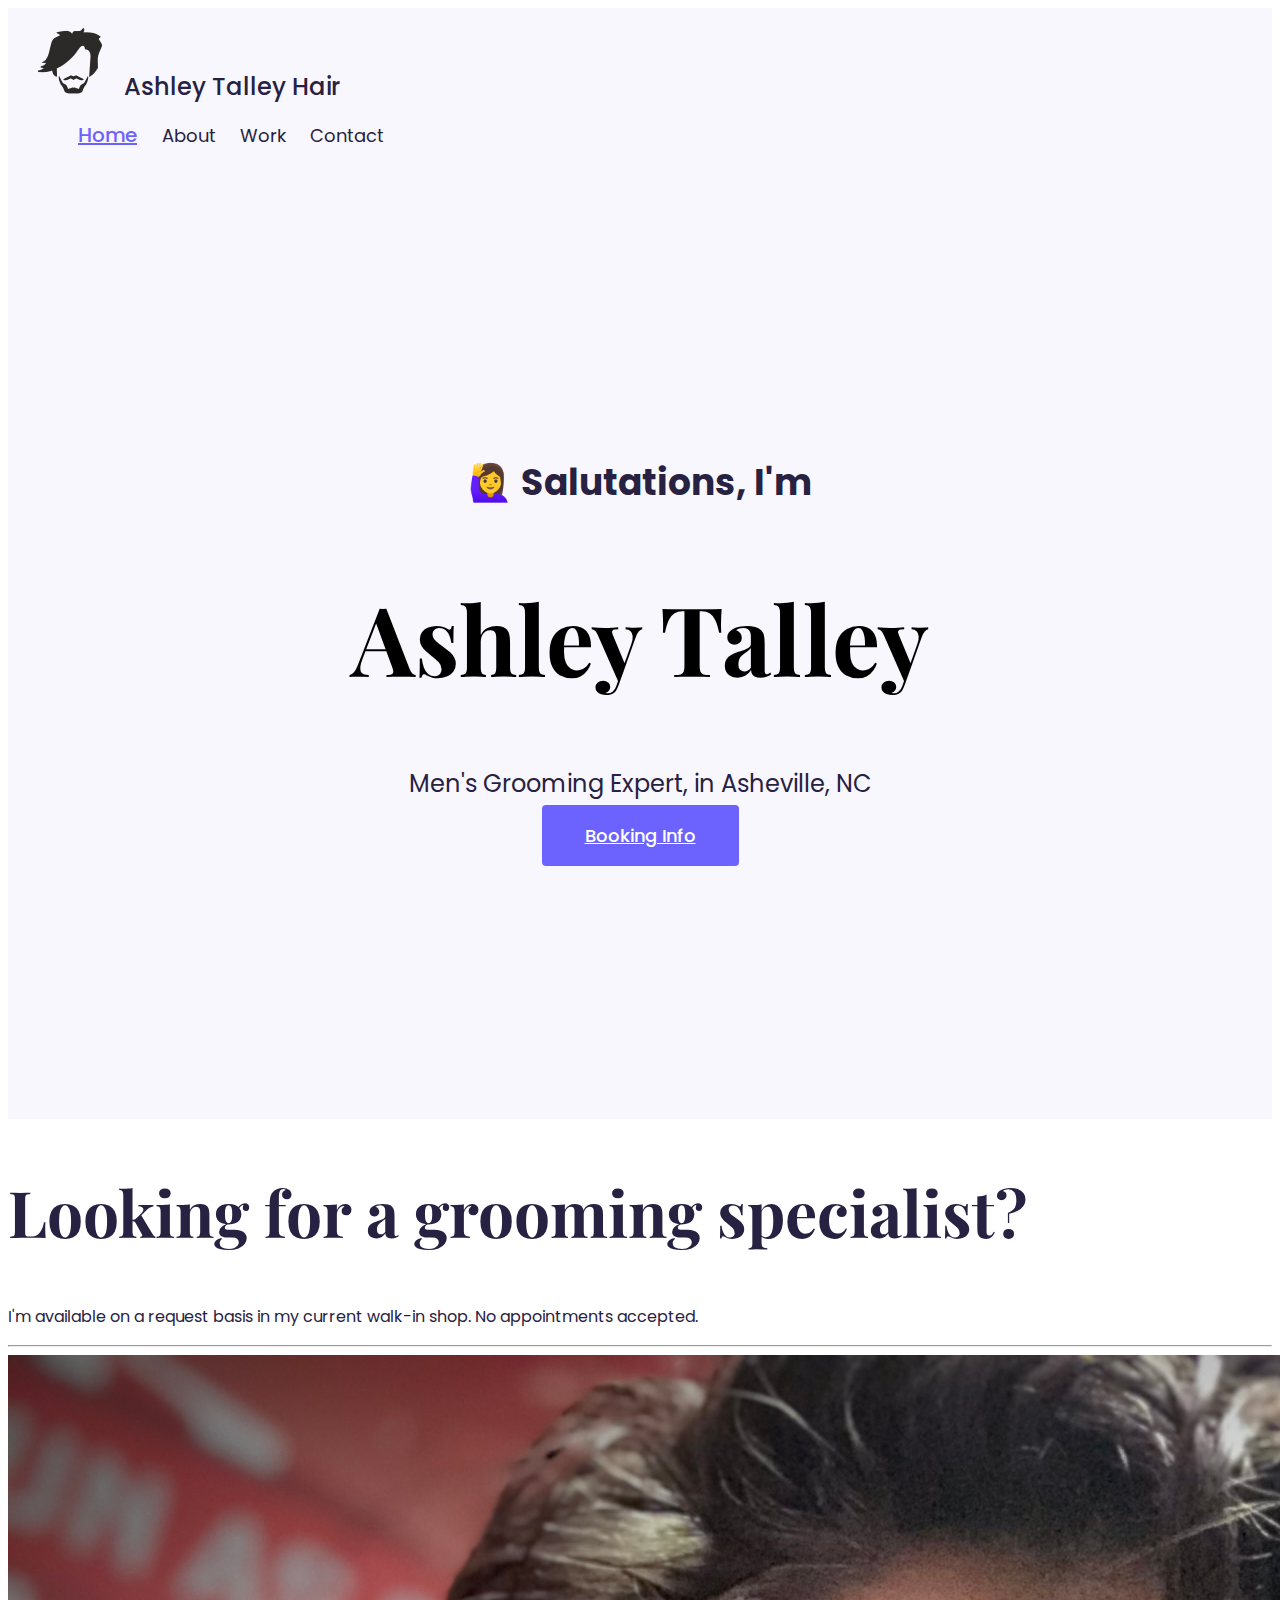
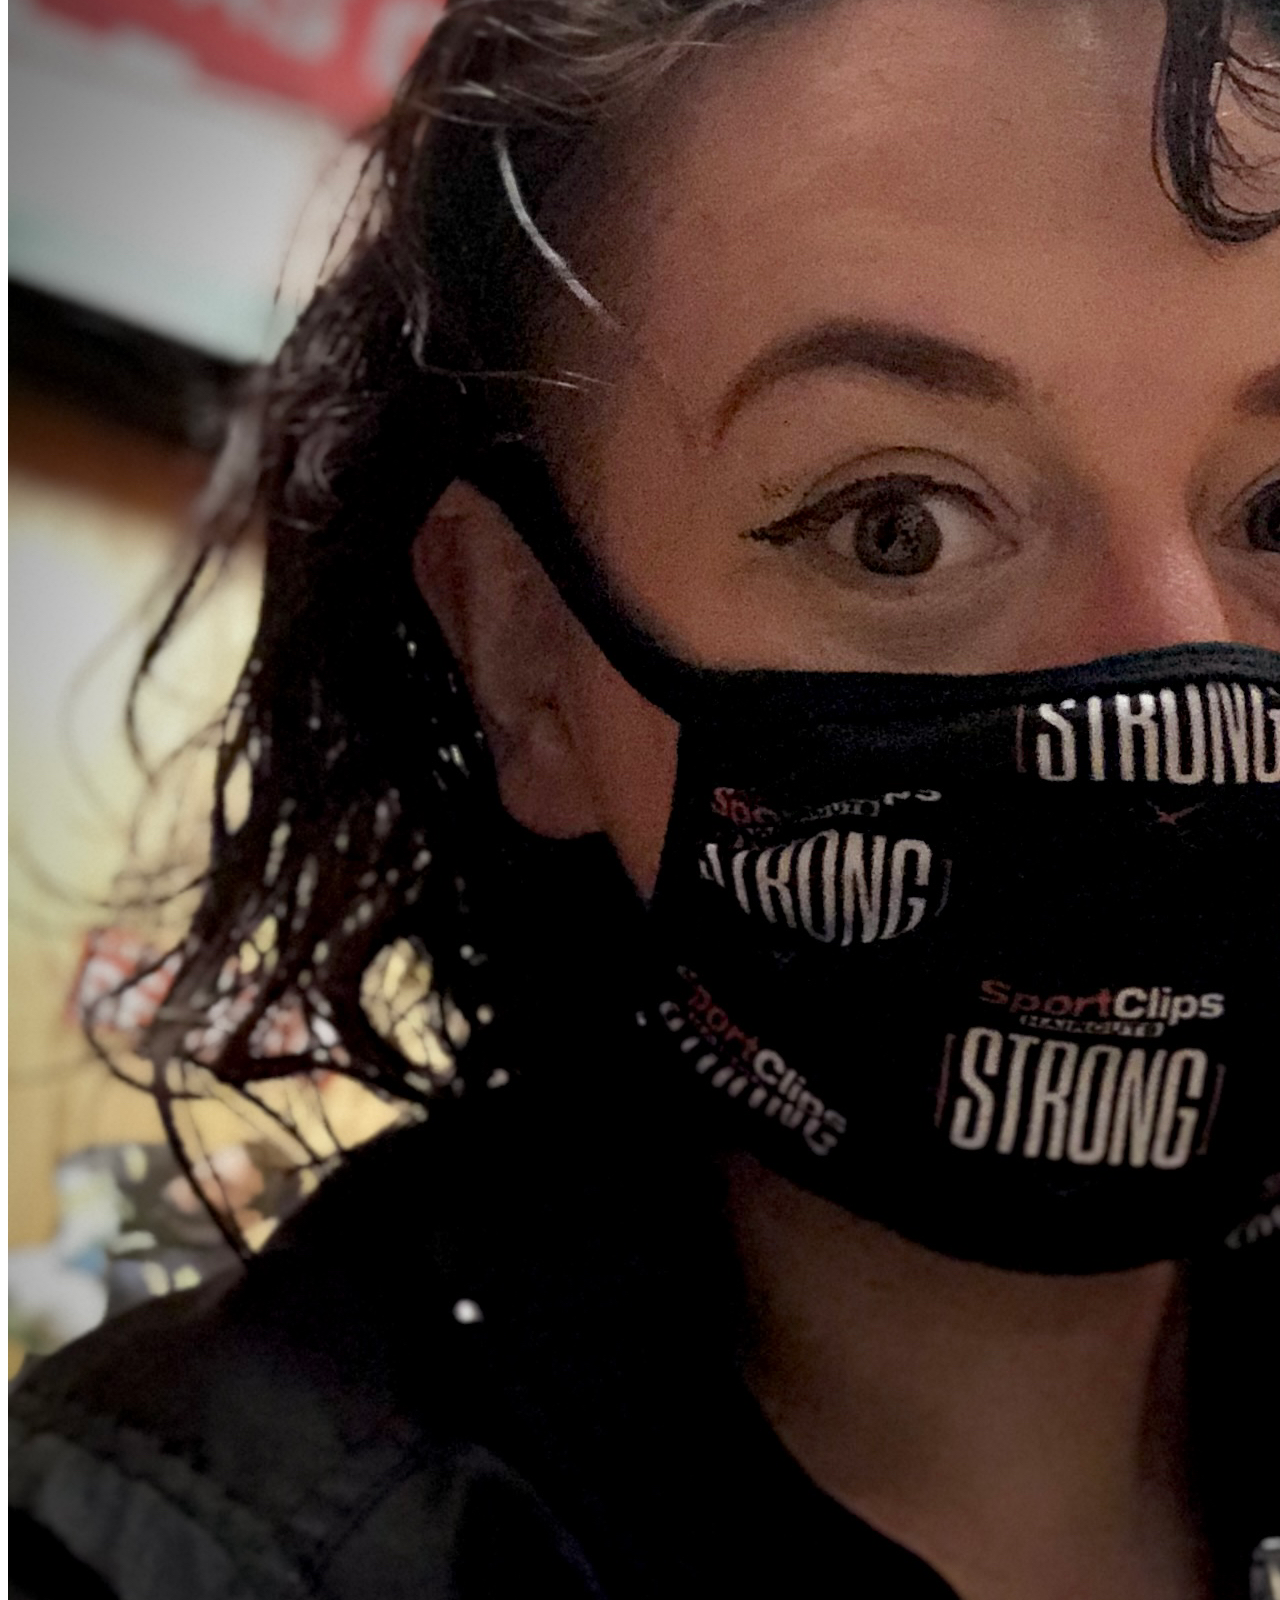
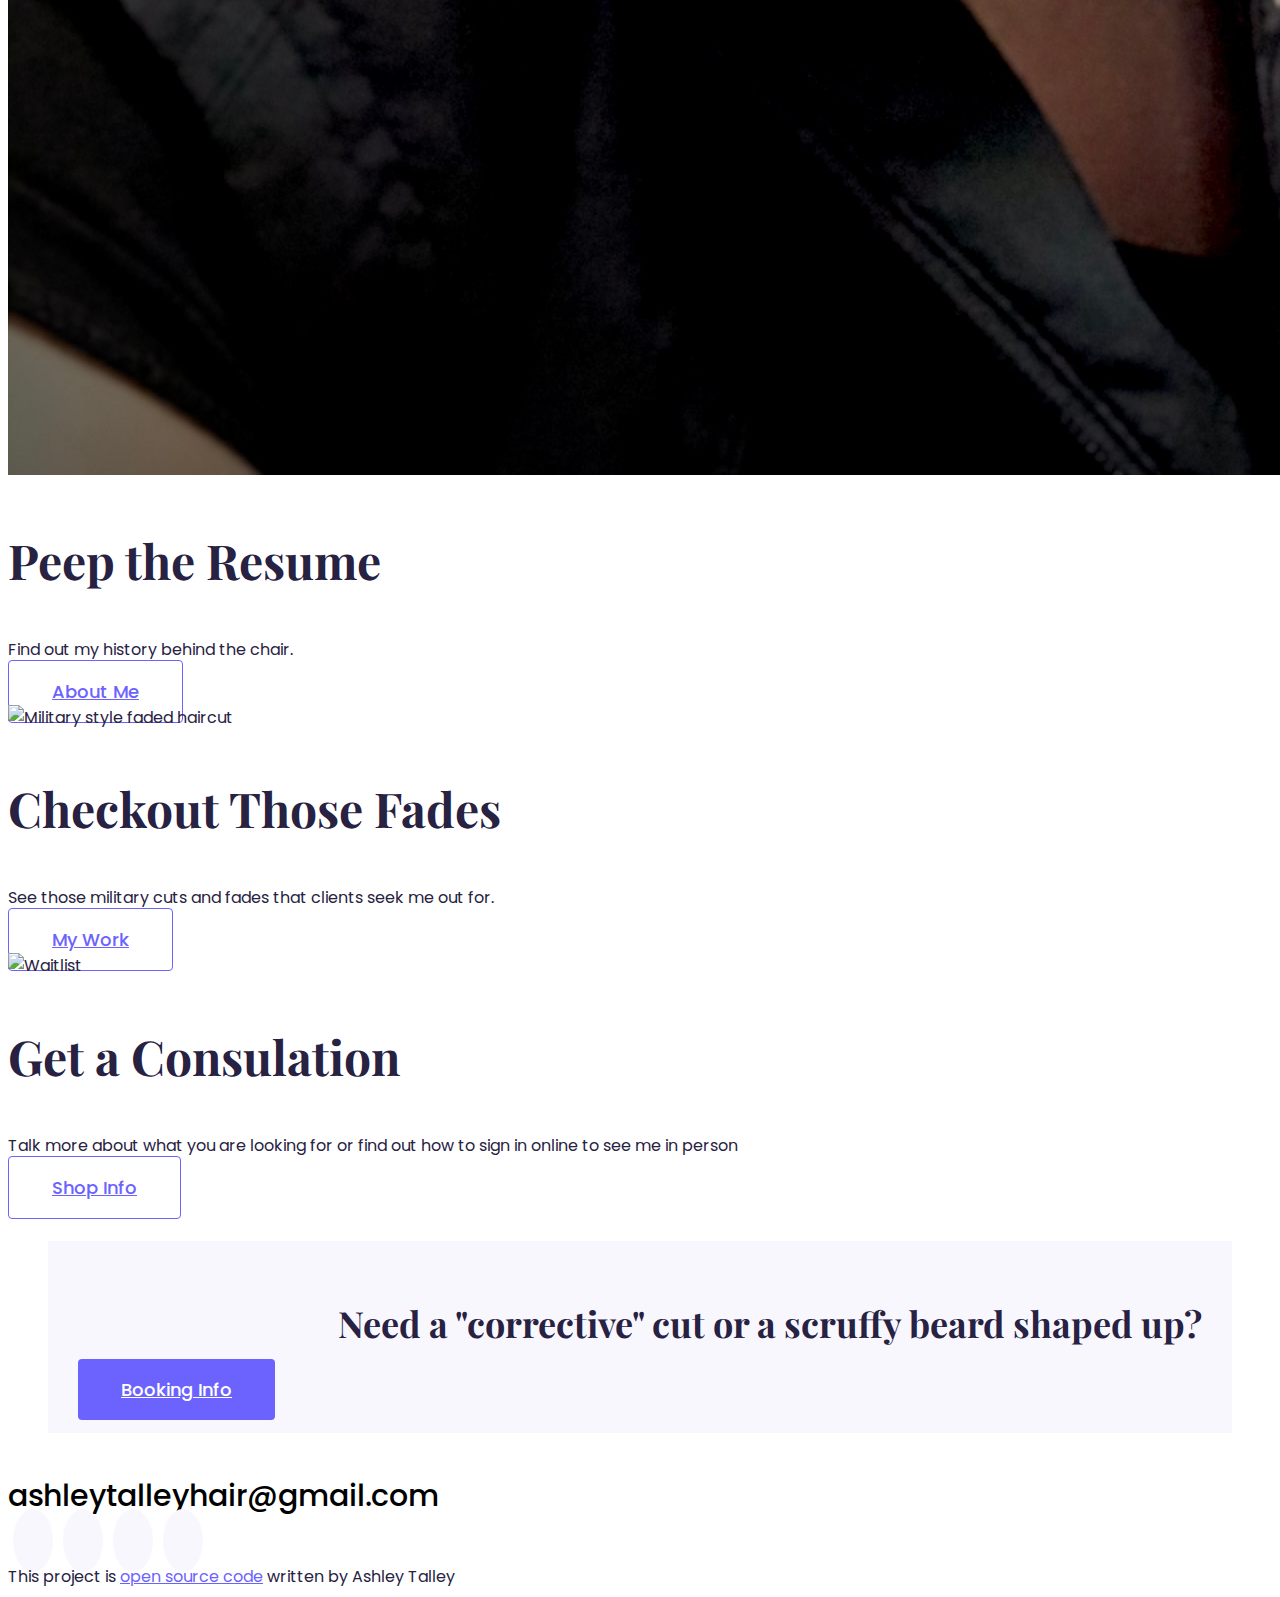
==== commit c25952dc: "SEO index page" ====
--- a/index.html
+++ b/index.html
@@ -5,6 +5,19 @@
     <meta http-equiv="X-UA-Compatible" content="IE=edge" />
     <meta name="viewport" content="width=device-width, initial-scale=1.0" />
     <title>Ashley Talley Hair | Grooming Expert</title>
+    <link
+      rel="shortcut icon"
+      href="/Images/icons8-hair-16.png"
+      type="image/x-icon"
+    />
+    <meta
+      name="description"
+      content="***This is the final project for SheCodes Responsive *** Ashley Talley is a licensed cosmetologist focusing on Men's Grooming in the Asheville area. Come see examples of her work and how to book with her."
+    />
+    <meta
+      name="keywords"
+      content="Ashley Talley, Ashley, men's grooming, men's haircuts, expert, specialist, men, work, resume, contact, booking, consultation, fade"
+    />
     <link
       href="https://cdn.jsdelivr.net/npm/bootstrap@5.1.3/dist/css/bootstrap.min.css"
       rel="stylesheet"
@@ -42,10 +55,14 @@
       </div>
       <div>
         <ul>
-          <li><a href="/" aria-current="page" class="active">Home</a></li>
-          <li><a href="/about.html">About</a></li>
-          <li><a href="/work.html">Work</a></li>
-          <li><a href="/contact.html">Contact</a></li>
+          <li>
+            <a href="/" aria-current="page" class="active" title="Homepage"
+              >Home</a
+            >
+          </li>
+          <li><a href="/about.html" title="About page">About</a></li>
+          <li><a href="/work.html" title="Work examples">Work</a></li>
+          <li><a href="/contact.html" title="Contact page">Contact</a></li>
         </ul>
       </div>
     </nav>
@@ -54,7 +71,10 @@
       <h1 class="text-wrap p-2">Ashley Talley</h1>
       <h2>Men's Grooming Expert, in Asheville, NC</h2>
       <div class="mt-5">
-        <a href="/contact.html#booking-info" class="btn btn-booking"
+        <a
+          href="/contact.html#booking-info"
+          class="btn btn-booking"
+          title="Booking Info"
           >Booking Info</a
         >
       </div>
@@ -78,7 +98,12 @@
             Find out my history behind the chair.
           </p>
           <div class="text-center">
-            <a href="/about.html" class="btn btn-alt mb-5">About Me</a>
+            <a
+              href="/about.html#resume"
+              class="btn btn-alt mb-5"
+              title="About me page at resume"
+              >About Me</a
+            >
           </div>
         </div>
         <div class="col-sm-4 px-3">
@@ -92,7 +117,12 @@
             See those military cuts and fades that clients seek me out for.
           </p>
           <div class="text-center">
-            <a href="/work.html" class="btn btn-alt mb-5">My Work</a>
+            <a
+              href="/work.html"
+              class="btn btn-alt mb-5"
+              title="Images of my haircuts"
+              >My Work</a
+            >
           </div>
         </div>
         <div class="col-sm-4 px-3">
@@ -103,7 +133,9 @@
             online to see me in person
           </p>
           <div class="text-center">
-            <a href="/contact.html" class="btn btn-alt mb-5">Shop Info</a>
+            <a href="/contact.html" class="btn btn-alt mb-5" title="Shop info"
+              >Shop Info</a
+            >
           </div>
         </div>
       </div>
@@ -115,14 +147,20 @@
         </h2>
       </div>
       <div class="col-sm-3">
-        <a href="/contact.html#booking-info" class="btn btn-booking"
+        <a
+          href="/contact.html#booking-info"
+          title="Booking info"
+          class="btn btn-booking"
           >Booking Info</a
         >
       </div>
     </section>
     <footer class="text-center">
       <div class="mb-4">
-        <a href="mailto:ashleytalleyhair@gmail.com" class="email-link"
+        <a
+          href="mailto:ashleytalleyhair@gmail.com"
+          title="email address"
+          class="email-link"
           >ashleytalleyhair@gmail.com</a
         >
       </div>
